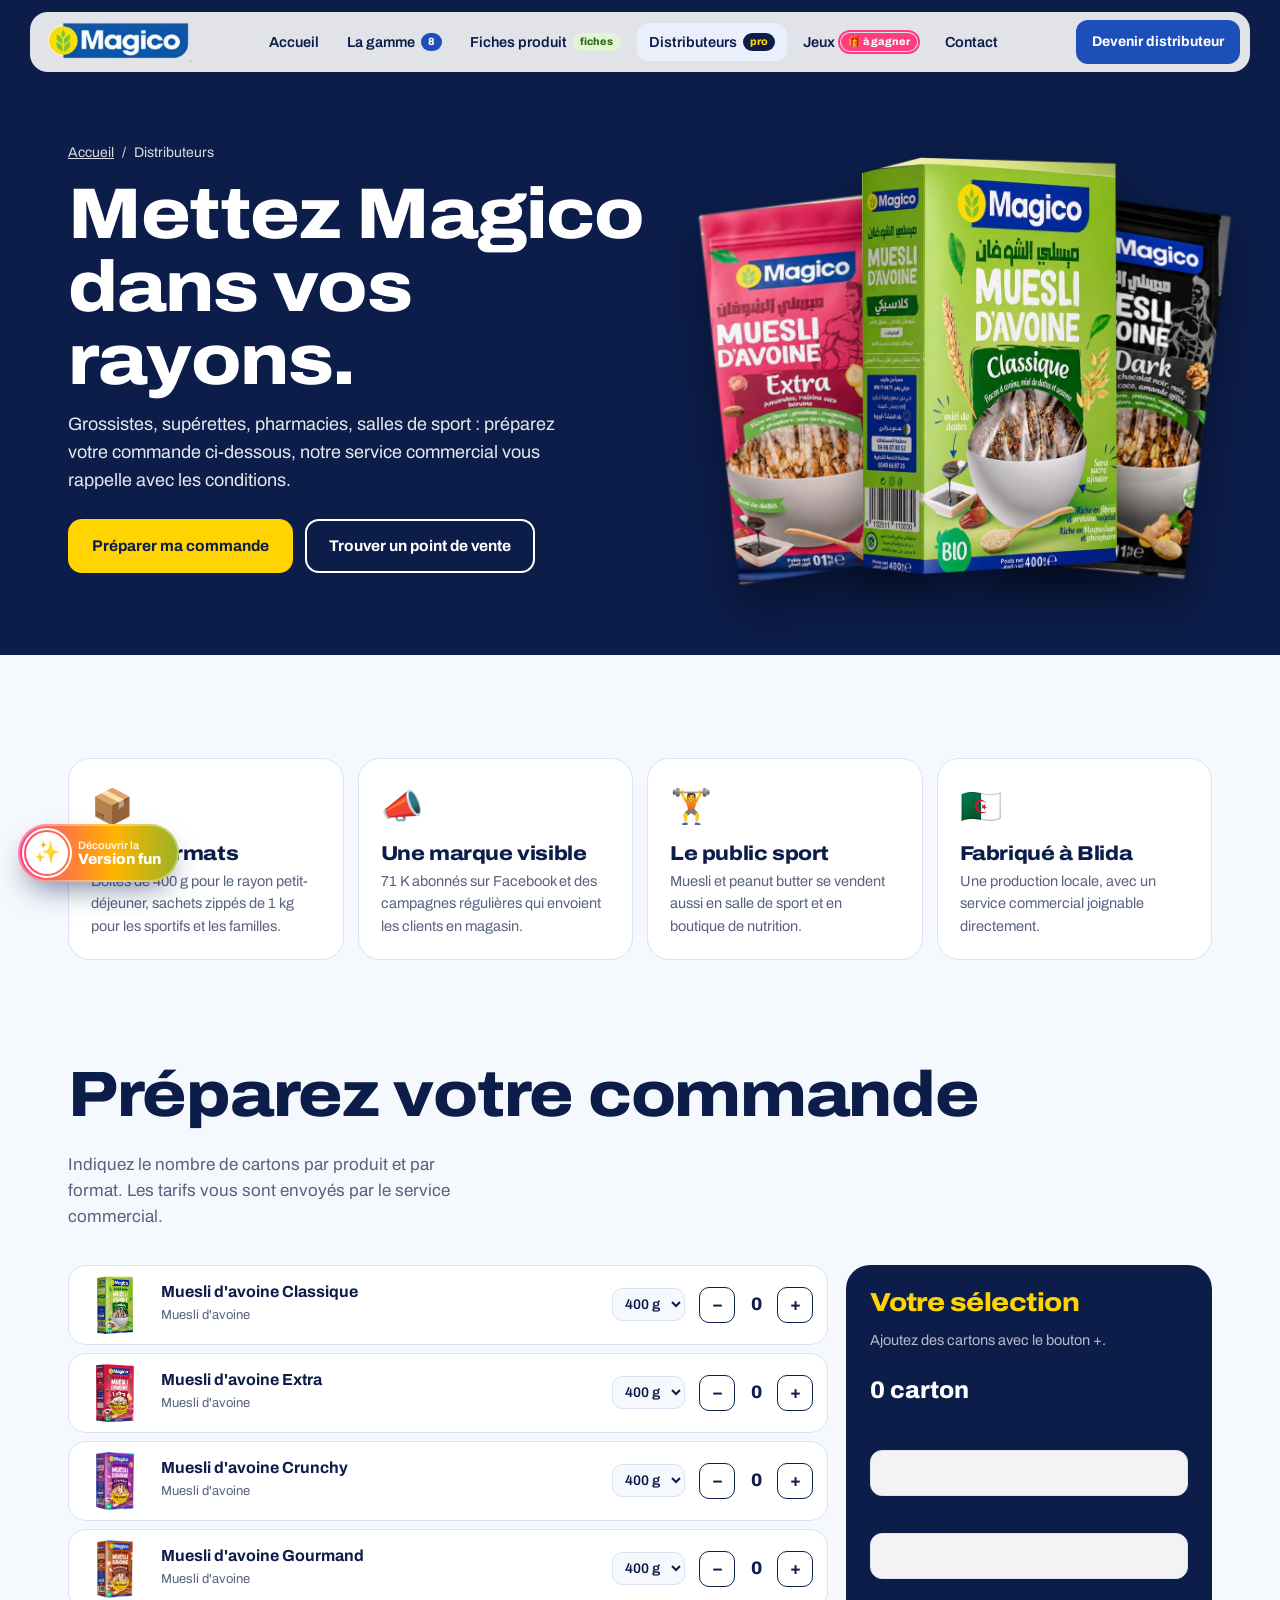
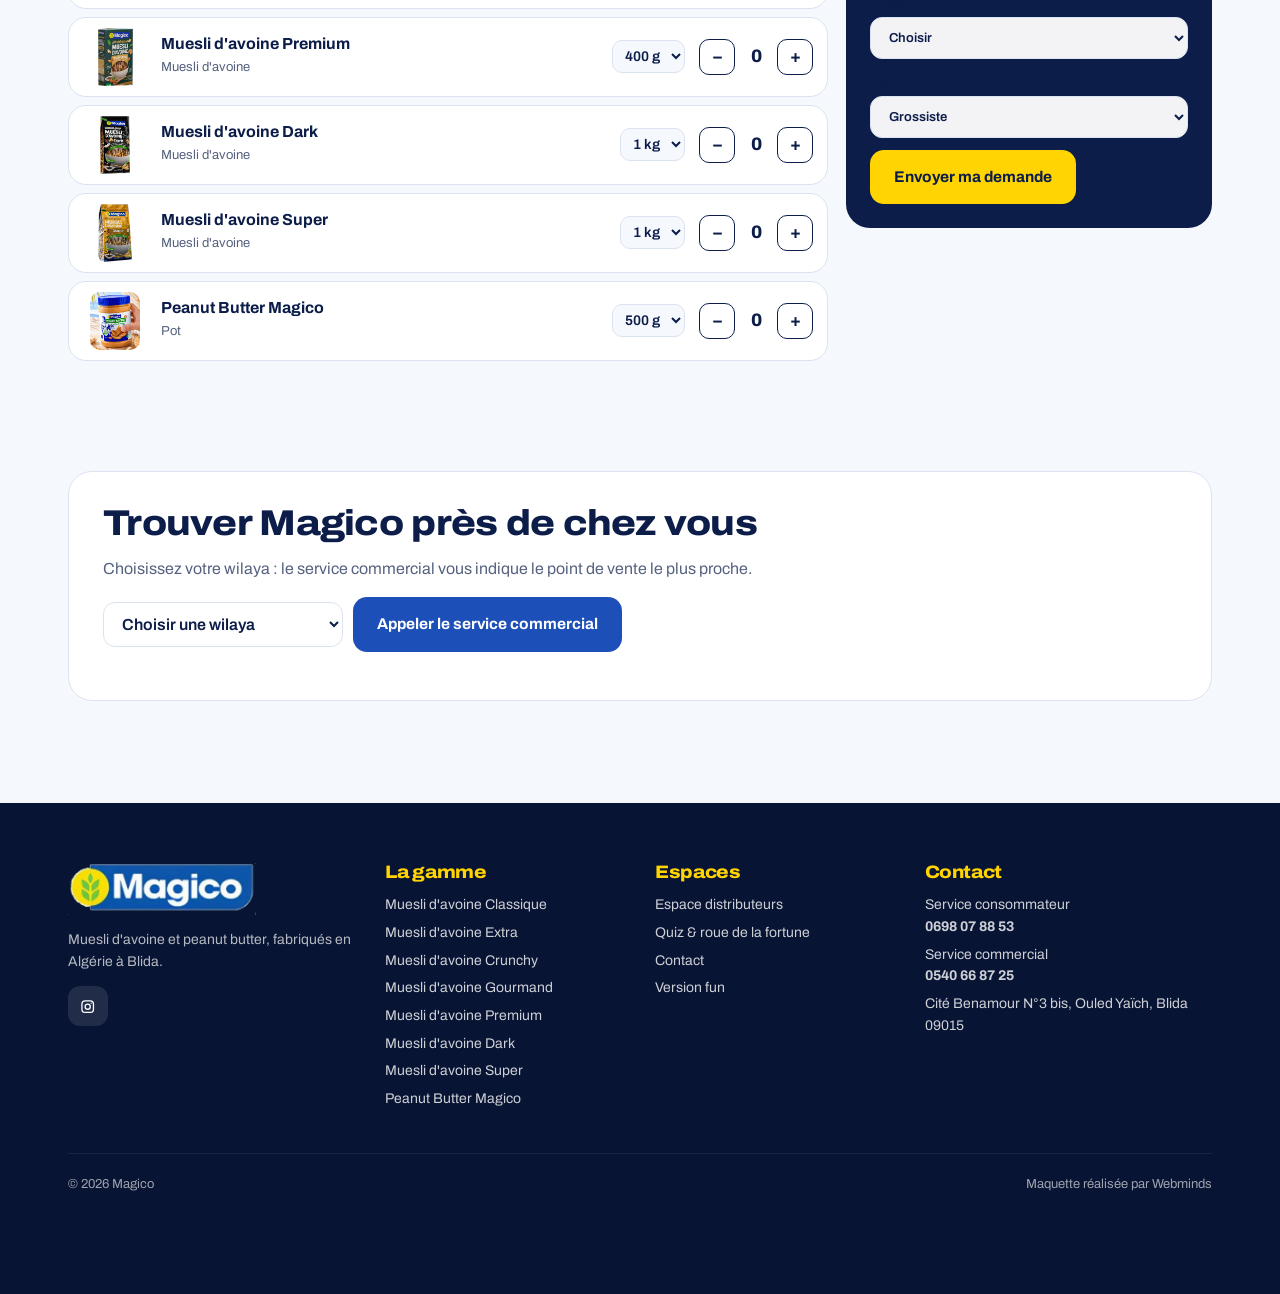
==== distributeurs.html @ 1b1b66eb "Magico : site 2 versions (corporate + fun), fiches produit, distributeurs, jeux" ====
<!DOCTYPE html>
<html lang="fr"><head>
<meta charset="utf-8"><meta name="viewport" content="width=device-width, initial-scale=1, viewport-fit=cover"><meta name="theme-color" content="#1d4fb8">
<link rel="preconnect" href="https://fonts.googleapis.com"><link rel="preconnect" href="https://fonts.gstatic.com" crossorigin>
<link href="https://fonts.googleapis.com/css2?family=Archivo:wdth,wght@100..125,400..800&family=Readex+Pro:wght@400;500;700&family=Lilita+One&family=Lalezar&display=swap" rel="stylesheet">
<link rel="stylesheet" href="style.css"><link rel="icon" href="img/logo-magico.png">
<title>Espace distributeurs — Magico</title>
<meta name="description" content="Devenez distributeur Magico : grossistes, supérettes, salles de sport. Simulateur de commande et points de vente.">
</head><body data-v="auto">
<div id="hdr"></div>
<main id="main">
<section class="d-hero"><canvas id="cv"></canvas><div class="wrap in">
 <div><nav class="crumb" aria-label="Fil d'Ariane"><a id="hm" href="index.html">Accueil</a><span>/</span><span>Distributeurs</span></nav>
  <h1>Mettez Magico<br>dans vos rayons.</h1>
  <p class="lead">Grossistes, supérettes, pharmacies, salles de sport : préparez votre commande ci-dessous, notre service commercial vous rappelle avec les conditions.</p>
  <div style="display:flex;gap:12px;flex-wrap:wrap;margin-top:24px"><a class="btn y" href="#commande">Préparer ma commande</a><a class="btn o" href="#trouver">Trouver un point de vente</a></div></div>
 <div class="pile"><img src="img/extra-sac.webp" alt=""><img src="img/classique-box.webp" alt=""><img src="img/dark-sac.webp" alt=""></div>
</div></section>
<section><div class="wrap">
 <div class="perks">
  <div class="perk rv"><div class="e">📦</div><h3>Deux formats</h3><p>Boîtes de 400 g pour le rayon petit-déjeuner, sachets zippés de 1 kg pour les sportifs et les familles.</p></div>
  <div class="perk rv"><div class="e">📣</div><h3>Une marque visible</h3><p>71 K abonnés sur Facebook et des campagnes régulières qui envoient les clients en magasin.</p></div>
  <div class="perk rv"><div class="e">🏋️</div><h3>Le public sport</h3><p>Muesli et peanut butter se vendent aussi en salle de sport et en boutique de nutrition.</p></div>
  <div class="perk rv"><div class="e">🇩🇿</div><h3>Fabriqué à Blida</h3><p>Une production locale, avec un service commercial joignable directement.</p></div>
 </div>
</div></section>
<section id="commande" style="padding-top:0"><div class="wrap">
 <div class="shead"><h2>Préparez votre commande</h2><p>Indiquez le nombre de cartons par produit et par format. Les tarifs vous sont envoyés par le service commercial.</p></div>
 <div class="sim">
  <div id="rows"></div>
  <div class="recap"><h3>Votre sélection</h3><ul id="rc"></ul><div class="tot" id="tot"></div>
   <form class="f" id="form">
    <label>Nom / Société<input required autocomplete="organization"></label>
    <label>Téléphone<input type="tel" required autocomplete="tel"></label>
    <label>Wilaya<select id="w2" required></select></label>
    <label>Type de point de vente<select><option>Grossiste</option><option>Supérette / alimentation</option><option>Salle de sport / nutrition</option><option>Pharmacie / parapharmacie</option><option>Autre</option></select></label>
    <button class="btn y" type="submit">Envoyer ma demande</button>
   </form></div>
 </div>
</div></section>
<section id="trouver" style="padding-top:0"><div class="wrap">
 <div class="panel"><h2>Trouver Magico près de chez vous</h2><p style="color:var(--mut);margin-bottom:16px">Choisissez votre wilaya : le service commercial vous indique le point de vente le plus proche.</p>
  <div class="wil"><select id="w1" aria-label="Wilaya"><option value="">Choisir une wilaya</option></select><a class="btn" href="" id="wcall">Appeler le service commercial</a></div>
  <p class="wres" id="wres" aria-live="polite"></p></div>
</div></section>
</main>
<div id="ftr"></div>
<script src="data.js"></script><script src="core.js"></script>
<script>
document.getElementById('hm').href=HOME;
if(V==='fun')Grains(document.getElementById('cv'),{n:30});
const W='Adrar,Chlef,Laghouat,Oum El Bouaghi,Batna,Béjaïa,Biskra,Béchar,Blida,Bouira,Tamanrasset,Tébessa,Tlemcen,Tiaret,Tizi Ouzou,Alger,Djelfa,Jijel,Sétif,Saïda,Skikda,Sidi Bel Abbès,Annaba,Guelma,Constantine,Médéa,Mostaganem,M\'Sila,Mascara,Ouargla,Oran,El Bayadh,Illizi,Bordj Bou Arréridj,Boumerdès,El Tarf,Tindouf,Tissemsilt,El Oued,Khenchela,Souk Ahras,Tipaza,Mila,Aïn Defla,Naâma,Aïn Témouchent,Ghardaïa,Relizane,Timimoun,Bordj Badji Mokhtar,Ouled Djellal,Béni Abbès,In Salah,In Guezzam,Touggourt,Djanet,El M\'Ghair,El Meniaa'.split(',');
const opts=W.map((w,i)=>'<option>'+String(i+1).padStart(2,'0')+' · '+w+'</option>').join('');
document.getElementById('w1').insertAdjacentHTML('beforeend',opts);document.getElementById('w2').innerHTML='<option value="">Choisir</option>'+opts;
const wc=document.getElementById('wcall');wc.href=CONTACT.comTel;
document.getElementById('w1').onchange=e=>{const v=e.target.value;document.getElementById('wres').textContent=v?'Wilaya '+v.split(' · ')[1]+' : appelez le '+CONTACT.com+', on vous oriente vers le point de vente Magico le plus proche.':''};
const Q={};ORDER.forEach(k=>Q[k]={n:0,f:P[k].fmt[0]});
document.getElementById('rows').innerHTML=ORDER.map(k=>{const p=P[k];return '<div class="srow" data-k="'+k+'">'+pimg(k)+'<div><b>'+p.full+'</b><small>'+(p.line==='pot'?'Pot':'Muesli d\'avoine')+'</small></div><select aria-label="Format">'+p.fmt.map(f=>'<option>'+f+'</option>').join('')+'</select><div class="qty"><button type="button" data-d="-1" aria-label="Retirer un carton">−</button><output>0</output><button type="button" data-d="1" aria-label="Ajouter un carton">+</button></div></div>'}).join('');
function recap(){const s=ORDER.filter(k=>Q[k].n>0),t=s.reduce((a,k)=>a+Q[k].n,0);
 document.getElementById('rc').innerHTML=s.length?s.map(k=>'<li><span>'+P[k].name+' · '+Q[k].f+'</span><b>'+Q[k].n+'</b></li>').join(''):'<li style="border:0;opacity:.7">Ajoutez des cartons avec le bouton +.</li>';
 document.getElementById('tot').textContent=t+(t>1?' cartons':' carton')}
document.getElementById('rows').addEventListener('click',e=>{const b=e.target.closest('button[data-d]');if(!b)return;const r=b.closest('.srow'),k=r.dataset.k;Q[k].n=Math.max(0,Q[k].n+ +b.dataset.d);r.querySelector('output').textContent=Q[k].n;recap()});
document.getElementById('rows').addEventListener('change',e=>{const r=e.target.closest('.srow');if(r){Q[r.dataset.k].f=e.target.value;recap()}});
document.getElementById('form').onsubmit=e=>{e.preventDefault();okForm(e.target,'Demande envoyée !')};
recap();reveal();
</script>
</body></html>
---- style.css ----
:root{--blue:#1d4fb8;--blue2:#173f95;--navy:#0c1d4a;--yel:#ffd400;--grn:#62b33a;--paper:#f5f8fd;--ink:#0c1d4a;--mut:#56627f;--line:#dbe3f1;--ease:cubic-bezier(.2,.8,.2,1)}
*{box-sizing:border-box;margin:0;padding:0}
:root{box-sizing:border-box;padding-top:env(safe-area-inset-top,0px);padding-bottom:env(safe-area-inset-bottom,0px)}
html{scroll-behavior:smooth;overflow-x:clip;scroll-padding-top:96px}
body{background:var(--paper);color:var(--ink);overflow-x:clip;-webkit-font-smoothing:antialiased;line-height:1.55;font-size:16px}
img{max-width:100%;display:block}a{color:inherit;text-decoration:none}button,input,select,textarea{font:inherit;color:inherit}
:focus-visible{outline:3px solid var(--yel);outline-offset:3px;border-radius:6px}
.skip{position:absolute;left:-9999px}.skip:focus{left:16px;top:16px;z-index:300;background:#fff;padding:10px 16px;border-radius:10px}
.wrap{max-width:1240px;margin:0 auto;padding-inline:clamp(18px,4vw,48px)}
section{padding-block:clamp(64px,8vw,112px);position:relative}
svg{width:1.1em;height:1.1em;flex:none}

/* ---------- THEMES ---------- */
.v-corp{font-family:'Archivo',system-ui,sans-serif}
.v-corp h1,.v-corp h2,.v-corp h3,.v-corp h4{font-family:'Archivo',sans-serif;font-stretch:112%;font-weight:800;letter-spacing:-.02em;line-height:1.02}
.v-fun{font-family:'Readex Pro',system-ui,sans-serif;--paper:#fff7ec;background:var(--paper)}
.v-fun h1,.v-fun h2,.v-fun h3,.v-fun h4{font-family:'Lilita One','Lalezar',sans-serif;font-weight:400;letter-spacing:.005em;line-height:1}
.ar{font-family:'Lalezar','Lilita One',sans-serif;direction:rtl;line-height:1.25}
h2{font-size:clamp(34px,5vw,66px)}

/* ---------- header ---------- */
header.top{position:fixed;top:calc(12px + env(safe-area-inset-top,0px));left:50%;transform:translateX(-50%);z-index:60;width:min(1220px,calc(100% - 24px));display:flex;align-items:center;justify-content:space-between;gap:14px;padding:8px 10px 8px 16px;border-radius:18px;transition:.35s;background:rgba(255,255,255,.88);backdrop-filter:blur(14px);-webkit-backdrop-filter:blur(14px);box-shadow:0 1px 0 rgba(12,29,74,.06)}
header.top.solid{box-shadow:0 14px 40px -18px rgba(12,29,74,.45)}
.v-fun header.top{border:3px solid var(--navy);box-shadow:5px 5px 0 var(--navy);border-radius:22px}
header.top .logo img{height:40px;width:auto}
header.top nav{display:flex;gap:4px;font-size:14.5px;font-weight:600}
header.top nav a{position:relative;padding:8px 12px;border-radius:12px;display:inline-flex;align-items:center;gap:6px;transition:background .2s}
header.top nav a:hover,header.top nav a.act{background:#eaf0fb}
.v-fun header.top nav a:hover,.v-fun header.top nav a.act{background:var(--yel)}
.hr{display:flex;align-items:center;gap:8px}
.cta{background:var(--blue);color:#fff;padding:11px 16px;border-radius:12px;font-weight:700;font-size:14px;white-space:nowrap;transition:.25s}
.cta:hover{background:var(--navy)}
.v-fun .cta{background:#ff3d7f;border:2.5px solid var(--navy);box-shadow:3px 3px 0 var(--navy)}
.burger{display:none;width:44px;height:44px;border-radius:12px;border:0;background:var(--yel);color:var(--navy);font-size:20px;cursor:pointer}
.menu{position:fixed;inset:0;z-index:80;background:var(--blue);color:#fff;display:none;flex-direction:column;justify-content:center;gap:6px;padding:0 28px}
.menu.open{display:flex}
.menu a{font-size:clamp(28px,8vw,44px);font-weight:800;display:flex;align-items:center;gap:12px}
.v-fun .menu{background:#ff3d7f}.v-fun .menu a{font-family:'Lilita One',sans-serif;font-weight:400}
.menu .mx{position:absolute;top:calc(20px + env(safe-area-inset-top,0px));inset-inline-end:20px;width:48px;height:48px;border-radius:14px;border:0;background:#fff;color:var(--navy);font-size:20px;cursor:pointer}

/* pastilles */
.pst{display:inline-flex;align-items:center;gap:4px;font-size:10.5px;font-weight:800;line-height:1;padding:4px 7px;border-radius:999px;font-family:'Archivo',sans-serif;font-stretch:100%;letter-spacing:.01em;position:relative}
.pst.n{background:var(--blue);color:#fff;min-width:20px;justify-content:center}
.pst.g{background:#e3f4d6;color:#2d6b12}
.pst.b{background:var(--navy);color:var(--yel)}
.pst.r{background:#ff3d7f;color:#fff}
.pst.live::after{content:"";position:absolute;inset:-3px;border-radius:999px;border:2px solid #ff3d7f;animation:ping 1.6s ease-out infinite}
.menu .pst{font-size:13px;padding:6px 10px}
@keyframes ping{0%{transform:scale(.9);opacity:.9}100%{transform:scale(1.35);opacity:0}}
/* "click here" pastille on site */
.tap{position:absolute;z-index:5;display:inline-flex;align-items:center;gap:6px;background:#ff3d7f;color:#fff;font-weight:800;font-size:12.5px;padding:6px 11px 6px 8px;border-radius:999px;box-shadow:0 8px 18px -8px rgba(255,61,127,.9);pointer-events:none;white-space:nowrap}
.tap i{width:9px;height:9px;border-radius:50%;background:#fff;position:relative}
.tap i::after{content:"";position:absolute;inset:-5px;border-radius:50%;border:2px solid #fff;animation:ping 1.4s ease-out infinite}
.tap.tl{top:16px;inset-inline-start:16px}.tap.tr{top:16px;inset-inline-end:16px}

/* version switch */
.vswitch{position:fixed;z-index:90;bottom:calc(18px + env(safe-area-inset-bottom,0px));inset-inline-start:18px;display:flex;align-items:center;gap:10px;padding:8px 18px 8px 8px;border-radius:999px;color:#fff;font-weight:800;font-size:15px;line-height:1.1;background:linear-gradient(90deg,#ff3d7f,#ffb400,#62b33a,#1d4fb8,#b26bff,#ff3d7f);background-size:300% 100%;animation:vsg 6s linear infinite,vsw 5s ease-in-out infinite;box-shadow:0 14px 30px -10px rgba(12,29,74,.6),inset 0 0 0 2px rgba(255,255,255,.35)}
.vswitch small{display:block;font-size:11px;font-weight:600;opacity:.9}
.vswitch .vs-i{width:42px;height:42px;border-radius:50%;background:#fff;display:grid;place-items:center;font-size:21px;position:relative}
.vswitch .vs-i::after{content:"";position:absolute;inset:-4px;border-radius:50%;border:2px solid #fff;animation:ping 1.6s ease-out infinite}
.vswitch:hover{animation-play-state:running,paused;transform:translateY(-3px) scale(1.03)}
.v-fun .vswitch{background:var(--navy);animation:vsw 5s ease-in-out infinite}
@keyframes vsg{to{background-position:300% 0}}
@keyframes vsw{0%,82%,100%{rotate:0deg}86%{rotate:-6deg}90%{rotate:5deg}94%{rotate:-3deg}}

/* buttons */
.btn{display:inline-flex;align-items:center;justify-content:center;gap:10px;padding:15px 24px;border-radius:14px;font-weight:700;font-size:15.5px;border:0;cursor:pointer;transition:transform .3s var(--ease),background .25s,box-shadow .3s;background:var(--blue);color:#fff;white-space:nowrap;position:relative}
.btn:hover{transform:translateY(-2px);background:var(--navy)}
.btn.y{background:var(--yel);color:var(--navy)}.btn.y:hover{background:#ffe55a}
.btn.o{background:transparent;color:inherit;box-shadow:inset 0 0 0 2px currentColor}.btn.o:hover{background:rgba(255,255,255,.12)}
.btn.done{background:#1f9d55!important;color:#fff!important}
.v-fun .btn{font-family:'Lilita One',sans-serif;font-weight:400;font-size:18px;letter-spacing:.02em;border:3px solid var(--navy);box-shadow:4px 4px 0 var(--navy);border-radius:16px}
.v-fun .btn:hover{transform:translate(-2px,-2px);box-shadow:6px 6px 0 var(--navy)}
.v-fun .btn:active{transform:translate(3px,3px);box-shadow:1px 1px 0 var(--navy)}
.v-fun .btn.o{background:#fff;color:var(--navy)}

/* reveal */
.rv{opacity:0;transform:translateY(26px);transition:opacity .7s,transform .8s var(--ease)}
.rv.in{opacity:1;transform:none}

/* ---------- CORPORATE HOME ---------- */
.c-hero{padding:0;background:var(--blue);color:#fff;overflow:hidden}
.c-hero .in{display:grid;grid-template-columns:1fr 1.05fr;align-items:center;gap:30px;min-height:min(100svh,880px);padding-block:120px 70px}
.c-hero .kick{display:inline-flex;align-items:center;gap:10px;font-size:14px;font-weight:600;background:rgba(255,255,255,.12);padding:6px 14px 6px 6px;border-radius:999px}
.c-hero .kick b{background:var(--yel);color:var(--navy);border-radius:999px;padding:3px 10px}
.c-hero h1{font-size:clamp(40px,5.6vw,80px);margin:20px 0 18px}
.c-hero h1 .ln{display:block}
.c-hero p.lead{font-size:clamp(16px,1.5vw,19px);opacity:.88;max-width:500px;margin-bottom:28px}
.c-hero .acts{display:flex;gap:12px;flex-wrap:wrap}
.fan{position:relative;height:clamp(360px,44vw,600px)}
.fan a{display:block}.fan img{position:absolute;bottom:4%;height:78%;width:auto;filter:drop-shadow(0 30px 30px rgba(5,15,50,.45));transition:transform .6s var(--ease)}
.fan a:nth-of-type(1) img{left:0;transform:rotate(-9deg);height:64%;z-index:1}
.fan a:nth-of-type(2) img{left:16%;transform:rotate(-4deg);height:72%;z-index:2}
.fan a:nth-of-type(3) img{left:34%;z-index:4;height:84%}
.fan a:nth-of-type(4) img{right:14%;transform:rotate(5deg);height:72%;z-index:3}
.fan a:nth-of-type(5) img{right:-2%;transform:rotate(10deg);height:64%;z-index:2}
.fan:hover a:nth-of-type(1) img{transform:rotate(-14deg) translateX(-14px)}.fan:hover a:nth-of-type(5) img{transform:rotate(15deg) translateX(14px)}
.fan .disc{position:absolute;inset:8% 6% 0;border-radius:50%;background:radial-gradient(circle,rgba(255,212,0,.5),rgba(255,212,0,0) 62%)}
.stats{background:#fff;border-bottom:1px solid var(--line)}
.stats .in{display:grid;grid-template-columns:repeat(4,1fr)}
.stat{padding:28px 24px;border-inline-start:1px solid var(--line)}
.stat:first-child{border:0}
.stat b{display:block;font-size:clamp(28px,3vw,40px);font-stretch:112%;font-weight:800;color:var(--blue);line-height:1}
.stat span{font-size:14px;color:var(--mut)}
.shead{display:flex;justify-content:space-between;align-items:flex-end;gap:24px;flex-wrap:wrap;margin-bottom:34px}
.shead p{max-width:420px;color:var(--mut);font-size:17px}
.v-fun .shead p{color:inherit;opacity:.8}
.filters{display:flex;gap:6px;flex-wrap:wrap;margin-bottom:24px}
.filters button{border:1.5px solid var(--line);background:#fff;border-radius:12px;padding:10px 16px;font-weight:600;cursor:pointer;transition:.2s}
.filters button:hover{border-color:var(--blue)}
.filters button.on{background:var(--navy);border-color:var(--navy);color:#fff}
.v-fun .filters button{border:2.5px solid var(--navy);font-weight:700}
.v-fun .filters button.on{background:#ff3d7f;border-color:var(--navy);box-shadow:3px 3px 0 var(--navy)}
.cgrid{display:grid;grid-template-columns:repeat(4,1fr);gap:16px}
.pc{position:relative;background:#fff;border:1px solid var(--line);border-radius:22px;overflow:hidden;display:flex;flex-direction:column;transition:transform .45s var(--ease),box-shadow .45s}
.pc:hover{transform:translateY(-6px);box-shadow:0 30px 50px -30px rgba(12,29,74,.5)}
.pc .vis{height:280px;display:flex;align-items:flex-end;justify-content:center;padding:26px 20px 0;background:linear-gradient(180deg,color-mix(in srgb,var(--c1) 22%,#fff),color-mix(in srgb,var(--c1) 45%,#fff));position:relative}
.pc .vis img{max-height:100%;width:auto;max-width:80%;filter:drop-shadow(0 18px 16px rgba(12,29,74,.28));transition:transform .5s var(--ease)}
.pc .vis img.ph{border-radius:14px;max-height:92%;object-fit:cover;margin-bottom:14px}
.pc:hover .vis img{transform:translateY(-8px) scale(1.03)}
.pc .tx{padding:18px 20px 20px;display:flex;flex-direction:column;gap:6px;flex:1}
.pc .fm{display:flex;gap:6px;flex-wrap:wrap}
.pc .fm span{font-size:12px;font-weight:700;background:var(--paper);border-radius:8px;padding:3px 8px}
.pc h3{font-size:24px}
.pc p{font-size:14px;color:var(--mut)}
.pc .go{margin-top:auto;padding-top:10px;font-weight:700;font-size:14px;color:var(--blue);display:inline-flex;gap:6px}
.pc.hide{display:none}
.why{background:#fff}
.whyg{display:grid;grid-template-columns:1.1fr .9fr;gap:40px;align-items:center}
.wl{display:grid;grid-template-columns:1fr 1fr;gap:14px;margin-top:30px}
.wi{border:1px solid var(--line);border-radius:20px;padding:22px}
.wi .e{font-size:30px}
.wi h3{font-size:20px;margin:10px 0 4px}
.wi p{font-size:14.5px;color:var(--mut)}
.whyimg{border-radius:28px;overflow:hidden;aspect-ratio:4/5}
.whyimg img{width:100%;height:100%;object-fit:cover}
.note{font-size:12.5px;color:var(--mut);margin-top:14px}
.gal{display:grid;grid-template-columns:repeat(5,1fr);gap:12px}
.gal a{border-radius:18px;overflow:hidden;aspect-ratio:4/5;position:relative}
.gal img{width:100%;height:100%;object-fit:cover;transition:transform .6s var(--ease)}
.gal a:hover img{transform:scale(1.05)}
.gal .cap{position:absolute;inset:auto 10px 10px 10px;background:rgba(255,255,255,.92);border-radius:10px;padding:6px 10px;font-size:13px;font-weight:700;transform:translateY(130%);transition:.35s var(--ease)}
.gal a:hover .cap,.gal a:focus .cap{transform:none}
.duo{display:grid;grid-template-columns:1fr 1fr;gap:16px}
.blk{position:relative;border-radius:26px;padding:clamp(26px,4vw,44px);min-height:320px;overflow:hidden;color:#fff;display:flex;flex-direction:column;justify-content:flex-end;transition:transform .45s var(--ease)}
.blk:hover{transform:translateY(-5px)}
.blk.a{background:var(--navy)}.blk.b{background:linear-gradient(140deg,#ff3d7f,#c3164f)}
.blk h3{font-size:clamp(28px,3.2vw,42px)}
.blk p{opacity:.88;max-width:420px;margin-top:10px}
.blk .go{margin-top:20px;font-weight:700;display:inline-flex;gap:8px;align-self:flex-start;border-bottom:2px solid}
.blk .big{position:absolute;inset-inline-end:-10px;top:-20px;font-size:180px;opacity:.15;line-height:1}
.blk img.pk{position:absolute;inset-inline-end:24px;top:24px;height:58%;width:auto;filter:drop-shadow(0 20px 18px rgba(0,0,0,.35));transform:rotate(8deg)}

/* contact */
.contact{background:var(--navy);color:#fff}
.cg{display:grid;grid-template-columns:1fr 1fr;gap:40px}
.cinfo{display:grid;gap:10px;margin-top:26px}
.cinfo a{display:flex;align-items:center;gap:14px;border:1px solid rgba(255,255,255,.18);border-radius:16px;padding:12px 16px;transition:.25s}
.cinfo a:hover{background:rgba(255,255,255,.08)}
.cinfo svg{width:40px;height:40px;padding:9px;border-radius:12px;background:var(--yel);color:var(--navy)}
.cinfo small{display:block;opacity:.7;font-size:12.5px}
.f{display:grid;grid-template-columns:1fr 1fr;gap:12px;background:#fff;color:var(--ink);border-radius:24px;padding:clamp(18px,3vw,30px);align-content:start}
.f .full{grid-column:1/-1}
.f label{display:grid;gap:5px;font-size:13px;font-weight:600}
.f input,.f select,.f textarea{border:1.5px solid var(--line);background:var(--paper);border-radius:12px;padding:12px 14px;width:100%}
.f input:focus,.f select:focus,.f textarea:focus{outline:none;border-color:var(--blue)}
.f textarea{min-height:110px;resize:vertical}
.f .btn{grid-column:1/-1;justify-self:start}
.v-fun .f{border:3px solid var(--navy);box-shadow:6px 6px 0 var(--navy)}
.v-fun .f input,.v-fun .f select,.v-fun .f textarea{border:2px solid var(--navy);background:#fff}

/* footer */
.ft{background:#081433;color:#fff;padding:60px 0 100px}
.fg{display:grid;grid-template-columns:1.2fr 1fr 1fr 1.2fr;gap:30px}
.flogo{height:52px;width:auto;margin-bottom:14px}
.ft p{opacity:.7;font-size:14px;max-width:300px}
.ft h4{font-size:18px;margin-bottom:10px;color:var(--yel)}
.ft a{display:block;opacity:.8;font-size:14px;padding:3px 0}.ft a:hover{opacity:1;color:var(--yel)}
.soc{display:flex;gap:8px;margin-top:14px}.soc a{width:40px;height:40px;border-radius:12px;background:rgba(255,255,255,.1);display:grid;place-items:center;opacity:1}
.fb{display:flex;justify-content:space-between;flex-wrap:wrap;gap:10px;border-top:1px solid rgba(255,255,255,.12);margin-top:40px;padding-top:20px;font-size:13px;opacity:.6}

/* ---------- FUN HOME ---------- */
.f-hero{--c1:#9ad24a;--c2:#3f8a1f;--ink2:#123a0c;padding:0;min-height:100svh;overflow:hidden;background:var(--c1);transition:background-color .7s;color:var(--navy);display:flex;flex-direction:column}
.f-hero canvas{position:absolute;inset:0;width:100%;height:100%;z-index:1}
.f-hero .giant{position:absolute;left:0;right:0;top:50%;translate:0 -46%;z-index:0;white-space:nowrap;font-family:'Lilita One';font-size:clamp(140px,26vw,380px);line-height:.9;color:transparent;-webkit-text-stroke:3px rgba(255,255,255,.55);pointer-events:none;overflow:hidden}
.f-hero .giant div{display:inline-block;animation:mq 26s linear infinite}
@keyframes mq{to{transform:translateX(-50%)}}
.f-hero .in{position:relative;z-index:2;flex:1;display:grid;grid-template-columns:.9fr 1.1fr;align-items:center;gap:20px;padding-block:120px 60px;pointer-events:none}
.f-hero .in a,.f-hero .in button{pointer-events:auto}
.f-hero .ar{font-size:clamp(40px,6vw,86px);color:#fff;-webkit-text-stroke:2px var(--navy);paint-order:stroke fill;text-shadow:5px 5px 0 var(--navy);text-align:start}
.f-hero h1{font-size:clamp(46px,6.4vw,96px);margin:6px 0 14px;color:#fff;-webkit-text-stroke:2.5px var(--navy);paint-order:stroke fill;text-shadow:6px 6px 0 var(--navy)}
.f-hero p.lead{font-size:18px;max-width:430px;font-weight:500;margin-bottom:24px;background:#fff;border:3px solid var(--navy);border-radius:18px;padding:14px 16px;box-shadow:4px 4px 0 var(--navy)}
.f-hero .acts{display:flex;gap:12px;flex-wrap:wrap}
.flow{position:relative;height:clamp(380px,46vw,620px);perspective:1400px;touch-action:pan-y}
.flow .it{position:absolute;left:50%;bottom:6%;height:80%;width:auto;transform-origin:50% 100%;transition:transform .7s var(--ease),opacity .5s,filter .5s;cursor:pointer;filter:drop-shadow(0 28px 24px rgba(12,29,74,.45))}
.flow .it img{height:100%;width:auto;pointer-events:none}
.flow .it.ph img{border-radius:24px;border:4px solid var(--navy);height:72%}
.flow .arr{position:absolute;bottom:0;z-index:20;width:54px;height:54px;border-radius:50%;border:3px solid var(--navy);background:#fff;color:var(--navy);font-size:22px;cursor:pointer;box-shadow:3px 3px 0 var(--navy)}
.flow .arr.p{left:6%}.flow .arr.n{right:6%}
.flow .arr:active{transform:translate(2px,2px);box-shadow:1px 1px 0 var(--navy)}
.dots{display:flex;gap:6px;margin-top:22px;flex-wrap:wrap}
.dots button{width:38px;height:38px;border-radius:12px;border:3px solid var(--navy);background:var(--c);cursor:pointer;transition:.25s}
.dots button.on{transform:translateY(-4px);box-shadow:3px 3px 0 var(--navy)}
.hint{display:inline-block;margin-top:14px;font-weight:600;font-size:13.5px;background:rgba(255,255,255,.7);border-radius:10px;padding:4px 10px}
.wave2{position:relative;z-index:3;height:60px;margin-top:-1px}
.wave2 svg{width:100%;height:100%;display:block}.wave2 path{fill:var(--paper)}
.tape{background:var(--navy);color:var(--yel);overflow:hidden;white-space:nowrap;padding:14px 0;transform:rotate(-1.5deg);margin:10px -2% 0;font-family:'Lilita One';font-size:clamp(22px,3vw,36px)}
.tape div{display:inline-block;animation:mq 30s linear infinite}
.tape span{margin:0 18px}.tape span:nth-child(3n){color:#ff3d7f}.tape span:nth-child(3n+1){color:#9ad24a}
.moods{display:grid;grid-template-columns:repeat(6,1fr);gap:10px}
.mood{border:3px solid var(--navy);border-radius:20px;background:#fff;padding:16px 12px;cursor:pointer;display:flex;flex-direction:column;align-items:center;gap:6px;font-weight:700;font-size:15px;text-align:center;transition:.25s var(--ease);box-shadow:4px 4px 0 var(--navy)}
.mood .e{font-size:38px;line-height:1}
.mood:hover{transform:translate(-2px,-3px) rotate(-2deg)}
.mood.on{background:var(--yel)}
.mres{margin-top:22px}
.mbox{display:grid;grid-template-columns:auto 1fr;gap:24px;align-items:center;border:3px solid var(--navy);border-radius:28px;padding:20px;background:var(--c1);box-shadow:8px 8px 0 var(--navy);animation:pop .5s var(--ease)}
@keyframes pop{from{opacity:0;transform:translateY(16px) scale(.97)}}
.mbox .im{display:flex;align-items:flex-end;gap:10px;height:250px}
.mbox .im img{height:100%;width:auto;filter:drop-shadow(0 14px 12px rgba(12,29,74,.35))}
.mbox .im img.ph{border-radius:16px;border:3px solid var(--navy);height:80%}
.mbox .im img+img{height:84%}
.mbox h3{font-size:clamp(28px,3vw,42px);color:#fff;-webkit-text-stroke:1.5px var(--navy);paint-order:stroke fill;text-shadow:3px 3px 0 var(--navy)}
.mbox p{font-weight:500;margin:8px 0 16px;max-width:460px;background:rgba(255,255,255,.85);border-radius:12px;padding:10px 12px}
.stk{display:grid;grid-template-columns:repeat(4,1fr);gap:22px 18px}
.st{position:relative;border:3px solid var(--navy);border-radius:28px;background:var(--c1);padding:18px 18px 20px;min-height:400px;display:flex;flex-direction:column;justify-content:flex-end;box-shadow:6px 6px 0 var(--navy);transition:transform .4s var(--ease);overflow:hidden}
.st:nth-child(4n+1){rotate:-1.5deg}.st:nth-child(4n+2){rotate:1deg}.st:nth-child(4n+3){rotate:-.5deg}.st:nth-child(4n){rotate:1.6deg}
.st:hover{transform:translateY(-8px) rotate(2deg)}
.st .im{position:absolute;inset:20px 10px 120px;display:flex;align-items:center;justify-content:center}
.st .im img{max-height:100%;max-width:86%;width:auto;filter:drop-shadow(0 16px 14px rgba(12,29,74,.4));transition:transform .5s var(--ease)}
.st .im img.ph{border-radius:16px;border:3px solid var(--navy);max-height:86%}
.st:hover .im img{transform:scale(1.07) rotate(-4deg)}
.st .lb{position:relative;background:#fff;border:3px solid var(--navy);border-radius:16px;padding:10px 12px}
.st h3{font-size:28px}
.st .lb p{font-size:13px;font-weight:500;opacity:.8}
.st .ar{position:absolute;top:14px;inset-inline-end:16px;font-size:22px;color:#fff;-webkit-text-stroke:1px var(--navy);paint-order:stroke fill;text-shadow:2px 2px 0 var(--navy)}
.st.hide{display:none}
.pola{display:flex;gap:18px;overflow-x:auto;padding:20px clamp(18px,4vw,48px) 30px;scroll-snap-type:x mandatory;scrollbar-width:none}
.pola a{flex:0 0 clamp(220px,24vw,300px);background:#fff;padding:10px 10px 14px;border:3px solid var(--navy);border-radius:10px;box-shadow:5px 5px 0 var(--navy);scroll-snap-align:start;transition:transform .35s var(--ease)}
.pola a:nth-child(odd){rotate:-2deg}.pola a:nth-child(even){rotate:2deg}
.pola a:hover{transform:translateY(-6px) rotate(0)}
.pola img{aspect-ratio:4/5;object-fit:cover;width:100%;border-radius:4px}
.pola span{display:block;margin-top:8px;font-family:'Lilita One';font-size:20px;text-align:center}
.gameteaser{background:#ff3d7f;color:#fff;border-radius:36px;margin-inline:clamp(10px,2vw,24px);overflow:hidden;border:3px solid var(--navy);box-shadow:8px 8px 0 var(--navy)}
.gameteaser .in{display:grid;grid-template-columns:1fr auto;gap:30px;align-items:center;position:relative;z-index:2}
.gameteaser h2{color:#fff;-webkit-text-stroke:2px var(--navy);paint-order:stroke fill;text-shadow:5px 5px 0 var(--navy)}
.gameteaser p{font-size:18px;max-width:520px;margin:14px 0 22px;font-weight:500}
.miniwheel{width:clamp(200px,24vw,300px);aspect-ratio:1;border-radius:50%;border:6px solid var(--navy);animation:spin 14s linear infinite;box-shadow:6px 6px 0 var(--navy)}
@keyframes spin{to{rotate:360deg}}
.prz{display:flex;gap:8px;flex-wrap:wrap}
.prz span{background:#fff;color:var(--navy);border:2.5px solid var(--navy);border-radius:12px;padding:5px 10px;font-weight:700;font-size:14px}
.v-fun .contact{background:var(--blue)}
.v-fun .pc{border:3px solid var(--navy);box-shadow:5px 5px 0 var(--navy)}

/* ---------- PRODUCT PAGE ---------- */
.p-hero{--c1:#9ad24a;--c2:#3f8a1f;padding:0;overflow:hidden;color:var(--k,#fff);background:linear-gradient(150deg,var(--c1),var(--c2))}
.v-corp .p-hero{background:linear-gradient(160deg,color-mix(in srgb,var(--c1) 20%,#fff),color-mix(in srgb,var(--c1) 40%,#fff));color:var(--ink)}
.p-hero .in{display:grid;grid-template-columns:1fr 1fr;gap:30px;align-items:center;padding-block:130px 70px;position:relative;z-index:2;pointer-events:none}
.p-hero .in a,.p-hero .in button{pointer-events:auto}
.p-hero canvas{position:absolute;inset:0;width:100%;height:100%;z-index:1}
.crumb{font-size:14px;display:flex;gap:8px;flex-wrap:wrap;opacity:.85}.crumb a{text-decoration:underline}
.p-hero h1{font-size:clamp(42px,6vw,84px);margin:14px 0 6px}
.v-fun .p-hero h1{color:#fff;-webkit-text-stroke:2.5px var(--navy);paint-order:stroke fill;text-shadow:5px 5px 0 var(--navy)}
.p-hero .ar{font-size:clamp(28px,3.6vw,48px)}
.v-fun .p-hero .ar{color:var(--yel);-webkit-text-stroke:1.5px var(--navy);paint-order:stroke fill;text-shadow:3px 3px 0 var(--navy)}
.v-corp .p-hero .ar{color:var(--blue)}
.p-hero .lead{font-size:18px;max-width:520px;margin:14px 0 20px}
.v-fun .p-hero .lead{background:#fff;color:var(--navy);border:3px solid var(--navy);border-radius:16px;padding:12px 14px;box-shadow:4px 4px 0 var(--navy)}
.chips{display:flex;flex-wrap:wrap;gap:8px;margin-bottom:22px}
.chips span{border-radius:10px;padding:6px 12px;font-weight:700;font-size:14px;background:rgba(255,255,255,.75);color:var(--navy)}
.v-fun .chips span{border:2.5px solid var(--navy)}
.pstage{position:relative;height:clamp(380px,46vw,600px);display:flex;align-items:flex-end;justify-content:center}
.pstage .ring{position:absolute;width:82%;aspect-ratio:1;border-radius:50%;bottom:4%;background:radial-gradient(circle,rgba(255,255,255,.55),rgba(255,255,255,0) 66%)}
.pstage img{position:relative;max-height:92%;width:auto;max-width:88%;filter:drop-shadow(0 34px 30px rgba(12,29,74,.4));transition:transform .4s ease-out,opacity .4s}
.pstage img.ph{border-radius:26px;max-height:80%;border:4px solid #fff;margin-bottom:6%}
.fmtsw{display:flex;gap:8px;margin-bottom:22px}
.fmtsw button{border:2px solid currentColor;background:transparent;border-radius:12px;padding:8px 14px;font-weight:800;cursor:pointer}
.fmtsw button.on{background:var(--navy);color:#fff;border-color:var(--navy)}
.pgrid{display:grid;grid-template-columns:1.15fr .85fr;gap:20px;align-items:start}
.panel{background:#fff;border:1px solid var(--line);border-radius:24px;padding:clamp(22px,3vw,34px)}
.v-fun .panel{border:3px solid var(--navy);box-shadow:6px 6px 0 var(--navy)}
.panel h2{font-size:clamp(26px,2.8vw,36px);margin-bottom:14px}
.panel+.panel{margin-top:18px}
.cl{list-style:none;display:grid;gap:10px}
.cl li{display:flex;gap:12px;align-items:flex-start}
.cl svg{width:26px;height:26px;padding:4px;border-radius:8px;background:#e3f4d6;color:#2d6b12}
.spec{display:grid;grid-template-columns:1fr 1fr;gap:10px;margin-top:16px}
.spec div{background:var(--paper);border-radius:14px;padding:12px 14px}
.spec small{display:block;font-size:12.5px;color:var(--mut)}
.spec b{font-size:18px}
.steps{list-style:none;counter-reset:s;display:grid;gap:12px}
.steps li{counter-increment:s;display:flex;gap:14px;align-items:flex-start}
.steps li::before{content:counter(s);flex:none;width:34px;height:34px;border-radius:10px;background:var(--yel);color:var(--navy);font-weight:800;display:grid;place-items:center}
.campimg{border-radius:18px;overflow:hidden;margin-top:6px}
.rel{display:grid;grid-template-columns:repeat(4,1fr);gap:14px}

/* ---------- DISTRIBUTEURS ---------- */
.d-hero{padding:0;background:var(--navy);color:#fff;overflow:hidden}
.v-fun .d-hero{background:#b26bff}
.d-hero .in{padding-block:140px 80px;display:grid;grid-template-columns:1.1fr .9fr;gap:30px;align-items:center;position:relative;z-index:2;pointer-events:none}
.d-hero .in a{pointer-events:auto}
.d-hero canvas{position:absolute;inset:0;width:100%;height:100%;z-index:1}
.d-hero h1{font-size:clamp(40px,5.6vw,78px);margin:14px 0}
.v-fun .d-hero h1{-webkit-text-stroke:2.5px var(--navy);paint-order:stroke fill;text-shadow:5px 5px 0 var(--navy)}
.d-hero .lead{font-size:18px;opacity:.9;max-width:520px}
.d-hero .pile{position:relative;height:clamp(300px,34vw,440px)}
.d-hero .pile img{position:absolute;bottom:0;height:86%;width:auto;filter:drop-shadow(0 24px 22px rgba(0,0,0,.4))}
.d-hero .pile img:nth-child(1){left:0;transform:rotate(-8deg)}.d-hero .pile img:nth-child(2){left:30%;z-index:2;height:96%}.d-hero .pile img:nth-child(3){right:0;transform:rotate(8deg)}
.perks{display:grid;grid-template-columns:repeat(4,1fr);gap:14px}
.perk{background:#fff;border:1px solid var(--line);border-radius:22px;padding:22px}
.v-fun .perk{border:3px solid var(--navy);box-shadow:5px 5px 0 var(--navy)}
.perk .e{font-size:34px}.perk h3{font-size:20px;margin:10px 0 6px}.perk p{font-size:14.5px;color:var(--mut)}
.v-fun .perk p{color:inherit;opacity:.8}
.sim{display:grid;grid-template-columns:1.35fr .65fr;gap:18px;align-items:start}
.srow{display:grid;grid-template-columns:64px 1fr auto auto;gap:14px;align-items:center;background:#fff;border:1px solid var(--line);border-radius:18px;padding:10px 14px;margin-bottom:8px}
.v-fun .srow{border:2.5px solid var(--navy)}
.srow img{height:58px;width:auto;margin-inline:auto;max-width:60px;object-fit:contain}
.srow img.ph{border-radius:10px}
.srow b{display:block;font-size:16px;line-height:1.15}.srow small{color:var(--mut);font-size:13px}
.srow select{border:1.5px solid var(--line);border-radius:10px;padding:7px 8px;background:var(--paper);font-weight:600;font-size:14px}
.qty{display:flex;align-items:center;gap:6px}
.qty button{width:36px;height:36px;border-radius:10px;border:1.5px solid var(--navy);background:#fff;font-weight:800;cursor:pointer;font-size:17px}
.qty button:hover{background:var(--navy);color:#fff}
.qty output{min-width:30px;text-align:center;font-weight:800;font-size:18px}
.recap{position:sticky;top:100px;background:var(--navy);color:#fff;border-radius:24px;padding:24px}
.v-fun .recap{border:3px solid var(--navy);box-shadow:6px 6px 0 #ff3d7f}
.recap h3{font-size:26px;color:var(--yel)}
.recap ul{list-style:none;margin:14px 0;display:grid;gap:6px;font-size:14.5px}
.recap li{display:flex;justify-content:space-between;gap:10px;border-bottom:1px dashed rgba(255,255,255,.2);padding-bottom:6px}
.recap .tot{font-size:24px;font-weight:800;margin-bottom:16px}
.recap .f{background:transparent;padding:0;grid-template-columns:1fr;border:0;box-shadow:none}
.recap .f input,.recap .f select{background:rgba(255,255,255,.95)}
.wil{display:flex;gap:10px;flex-wrap:wrap;align-items:center}
.wil select{border:1.5px solid var(--line);border-radius:12px;padding:12px 14px;background:#fff;min-width:240px;font-weight:600}
.wres{margin-top:14px;font-weight:600}

/* ---------- JEUX ---------- */
.j-hero{padding:0;background:#ff3d7f;color:#fff;overflow:hidden}
.v-corp .j-hero{background:var(--blue)}
.j-hero .in{padding-block:140px 70px;position:relative;z-index:2;text-align:center;pointer-events:none}
.j-hero .in *{pointer-events:auto}
.j-hero canvas{position:absolute;inset:0;width:100%;height:100%;z-index:1}
.j-hero h1{font-size:clamp(44px,6.4vw,92px)}
.v-fun .j-hero h1{-webkit-text-stroke:2.5px var(--navy);paint-order:stroke fill;text-shadow:6px 6px 0 var(--navy)}
.j-hero p{font-size:19px;max-width:620px;margin:14px auto 22px;opacity:.92}
.j-hero .prz{justify-content:center}
.tabs{display:flex;gap:8px;justify-content:center;margin-bottom:30px}
.tabs button{border:2px solid var(--navy);background:#fff;border-radius:14px;padding:12px 22px;font-weight:800;font-size:16px;cursor:pointer;position:relative}
.tabs button.on{background:var(--navy);color:#fff}
.v-fun .tabs button{border-width:3px;box-shadow:4px 4px 0 var(--navy)}
.v-fun .tabs button.on{background:var(--yel);color:var(--navy)}
.game{display:none}.game.on{display:block}
.wheelwrap{display:grid;grid-template-columns:1fr .8fr;gap:30px;align-items:center}
.wheel{position:relative;width:min(520px,88vw);aspect-ratio:1;margin-inline:auto}
.wheel canvas{width:100%;height:100%;border-radius:50%;box-shadow:0 30px 60px -24px rgba(12,29,74,.6);transition:transform 5.2s cubic-bezier(.12,.82,.1,1)}
.v-fun .wheel canvas{box-shadow:8px 8px 0 var(--navy)}
.wheel .ptr{position:absolute;top:-14px;left:50%;translate:-50% 0;width:0;height:0;border-left:22px solid transparent;border-right:22px solid transparent;border-top:42px solid #ff3d7f;filter:drop-shadow(0 4px 0 var(--navy));z-index:3}
.wheel .hub{position:absolute;inset:50%;width:92px;height:92px;translate:-50% -50%;border-radius:50%;background:#fff;border:5px solid var(--navy);display:grid;place-items:center;z-index:2;cursor:pointer;font-weight:900;color:var(--navy);font-size:15px;text-align:center;line-height:1.05}
.wheel .hub:hover{background:var(--yel)}
.wside h2{font-size:clamp(30px,3.6vw,48px)}
.wside p{color:var(--mut);margin:10px 0 18px}
.v-fun .wside p{color:inherit;opacity:.8}
.plist{list-style:none;display:grid;gap:8px;margin:16px 0 22px}
.plist li{display:flex;align-items:center;gap:12px;background:#fff;border:1px solid var(--line);border-radius:14px;padding:8px 12px;font-weight:600}
.v-fun .plist li{border:2.5px solid var(--navy)}
.plist li i{font-style:normal;width:34px;height:34px;border-radius:10px;display:grid;place-items:center;font-size:18px}
.win{display:none;margin-top:18px;border-radius:20px;padding:20px;background:var(--yel);color:var(--navy);animation:pop .5s var(--ease)}
.win.on{display:block}
.win h3{font-size:26px}
.win .f{margin-top:12px;grid-template-columns:1fr 1fr}
.quiz{max-width:760px;margin-inline:auto}
.qcard{background:#fff;border:1px solid var(--line);border-radius:26px;padding:clamp(22px,4vw,40px)}
.v-fun .qcard{border:3px solid var(--navy);box-shadow:8px 8px 0 var(--navy)}
.qbar{height:10px;border-radius:10px;background:var(--paper);overflow:hidden;margin-bottom:22px}
.qbar i{display:block;height:100%;background:linear-gradient(90deg,var(--grn),var(--yel));transition:width .5s var(--ease)}
.qn{font-weight:700;color:var(--mut);font-size:14px}
.qcard h3{font-size:clamp(22px,2.6vw,32px);margin:8px 0 20px}
.qa{display:grid;gap:10px}
.qa button{text-align:start;border:2px solid var(--line);background:#fff;border-radius:16px;padding:16px 18px;font-weight:600;font-size:16px;cursor:pointer;transition:.2s}
.qa button:hover{border-color:var(--blue)}
.qa button.ok{background:#e3f4d6;border-color:#3c9a1c}
.qa button.ko{background:#ffe3ea;border-color:#e0245e}
.v-fun .qa button{border:2.5px solid var(--navy)}
.qend{text-align:center}
.qend .sc{font-size:clamp(60px,8vw,110px);font-weight:900;color:var(--blue);line-height:1}
.v-fun .qend .sc{font-family:'Lilita One';font-weight:400;color:#ff3d7f;-webkit-text-stroke:2px var(--navy);paint-order:stroke fill}
.demo{font-size:12.5px;color:var(--mut);text-align:center;margin-top:20px}

@media (max-width:1050px){
 header.top nav,.hr .cta{display:none}.burger{display:grid;place-items:center}
 .c-hero .in,.f-hero .in,.p-hero .in,.d-hero .in,.whyg,.pgrid,.cg,.sim,.wheelwrap,.gameteaser .in{grid-template-columns:1fr}
 .c-hero .in{padding-block:110px 40px}
 .f-hero .in{padding-block:100px 30px}
 .flow{height:clamp(340px,90vw,480px);order:-1}
 .p-hero .in{padding-block:110px 40px}.pstage{order:-1;height:clamp(320px,80vw,460px)}
 .cgrid,.stk,.rel{grid-template-columns:repeat(2,1fr)}
 .gal{grid-template-columns:repeat(3,1fr)}
 .moods{grid-template-columns:repeat(3,1fr)}
 .perks{grid-template-columns:1fr 1fr}
 .stats .in{grid-template-columns:1fr 1fr}.stat:nth-child(3){border:0}
 .fg{grid-template-columns:1fr 1fr}
 .recap{position:static}
 .d-hero .pile{display:none}
 .miniwheel{margin-inline:auto}
}
@media (max-width:620px){
 .cgrid,.stk,.rel,.duo,.perks,.wl{grid-template-columns:1fr}
 .stk .st{rotate:0deg!important}
 .gal{grid-template-columns:1fr 1fr}
 .moods{grid-template-columns:1fr 1fr}
 .mbox{grid-template-columns:1fr}.mbox .im{height:200px;justify-content:center}
 .f,.win .f{grid-template-columns:1fr}
 .fg{grid-template-columns:1fr}
 .srow{grid-template-columns:52px 1fr;}.srow select,.srow .qty{grid-column:2}
 .vswitch{font-size:14px;padding:6px 14px 6px 6px}.vswitch .vs-i{width:36px;height:36px;font-size:18px}
 .blk img.pk{height:44%}
}
@media (prefers-reduced-motion:reduce){*,*::before,*::after{animation:none!important;transition:none!important}.rv{opacity:1;transform:none}}
main{overflow-x:clip}
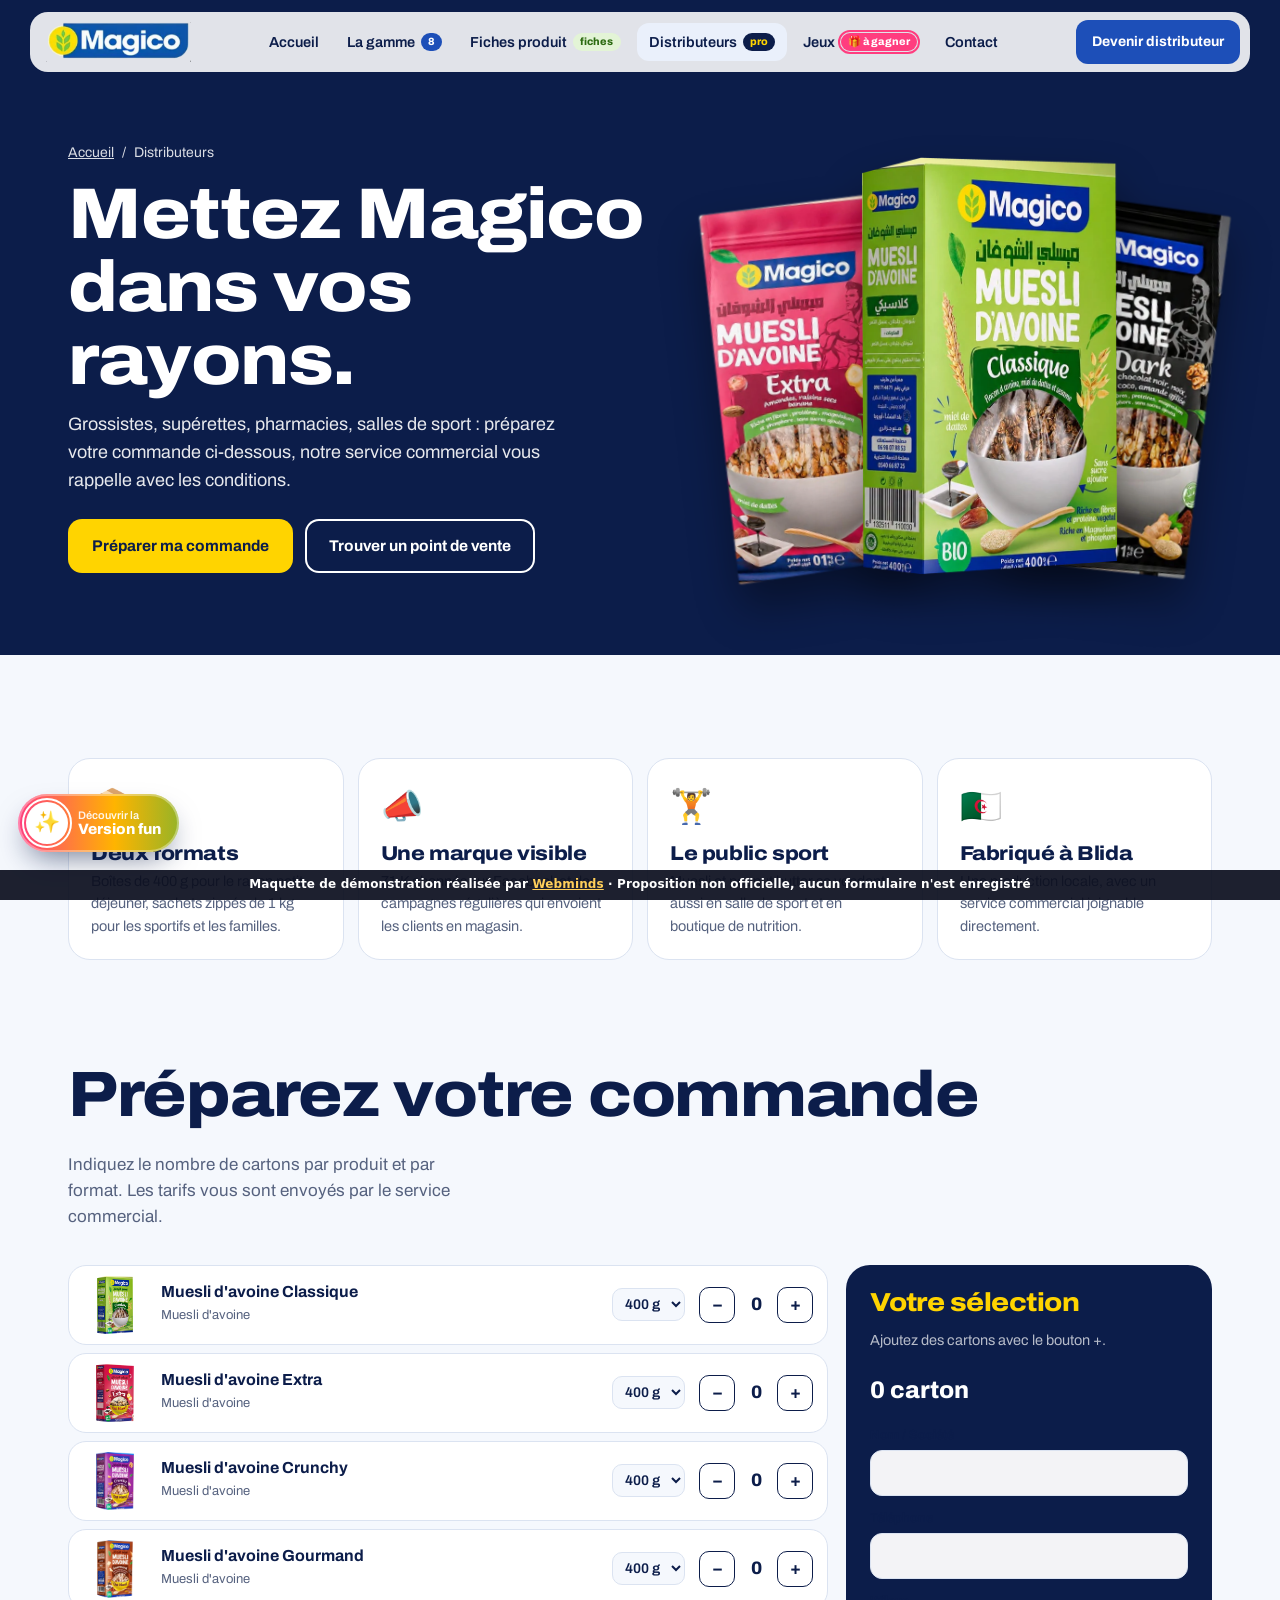
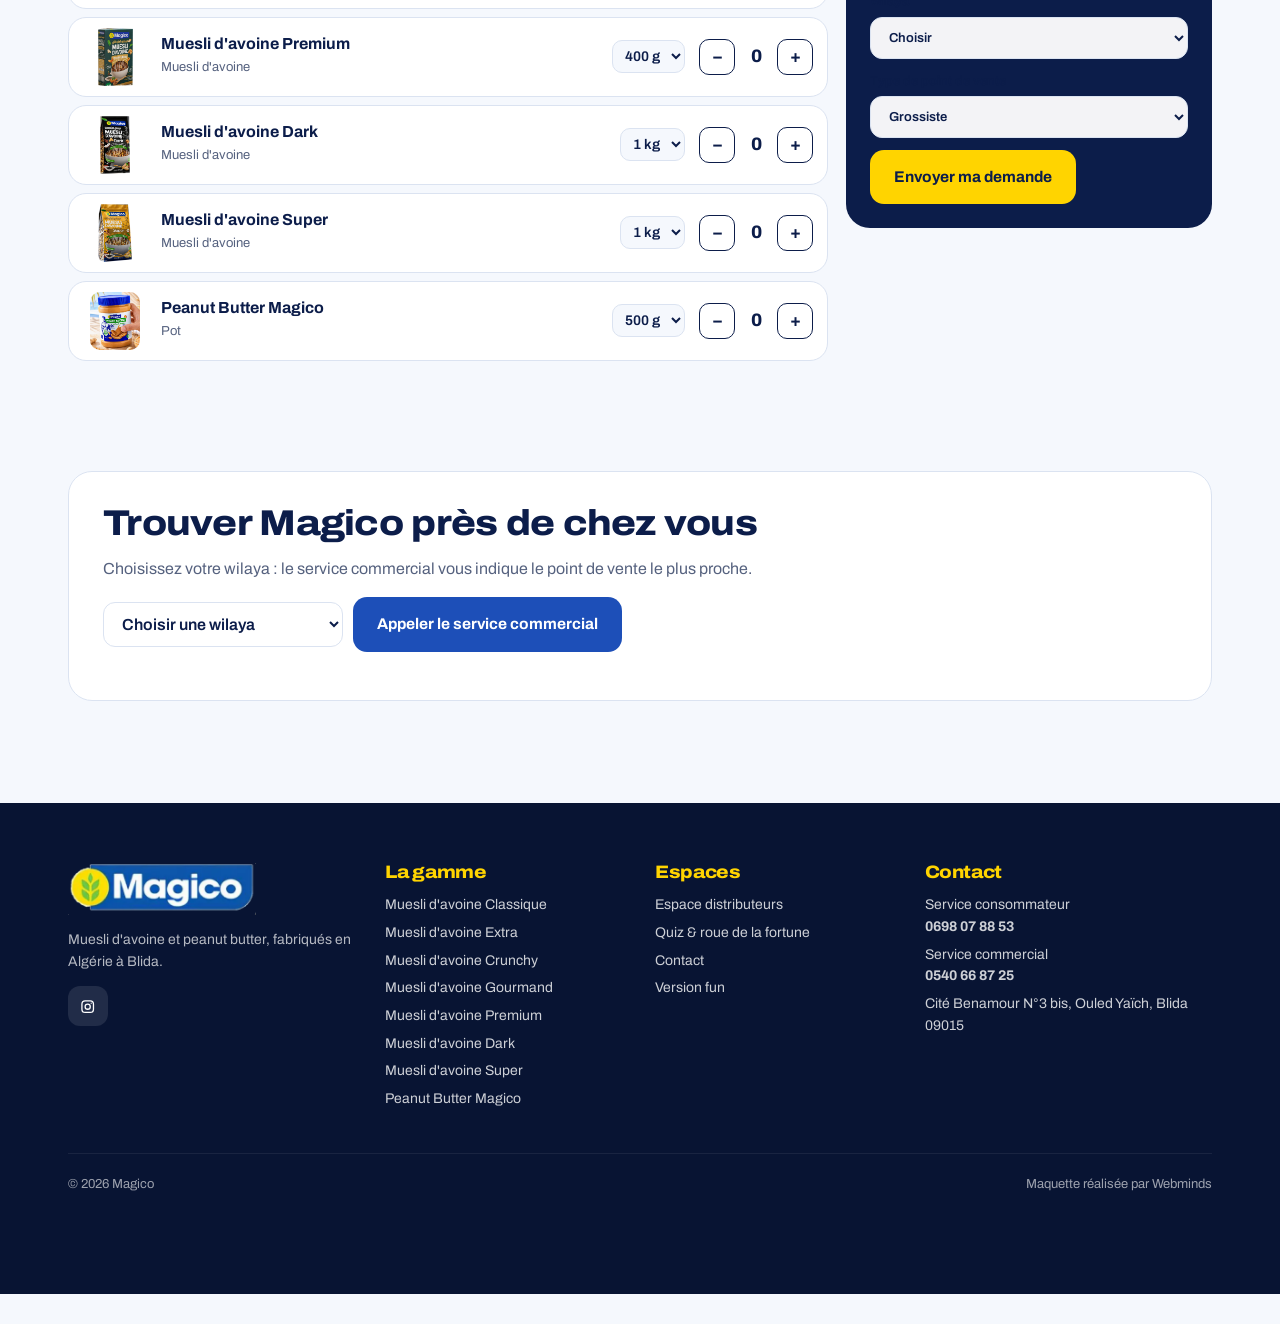
==== commit 5b8ff7bb: "Bandeau maquette de démonstration + noindex" ====
--- a/distributeurs.html
+++ b/distributeurs.html
@@ -6,7 +6,7 @@
 <link rel="stylesheet" href="style.css"><link rel="icon" href="img/logo-magico.png">
 <title>Espace distributeurs — Magico</title>
 <meta name="description" content="Devenez distributeur Magico : grossistes, supérettes, salles de sport. Simulateur de commande et points de vente.">
-</head><body data-v="auto">
+<meta name="robots" content="noindex, nofollow"><!--wm-demo--></head><body data-v="auto">
 <div id="hdr"></div>
 <main id="main">
 <section class="d-hero"><canvas id="cv"></canvas><div class="wrap in">
@@ -64,4 +64,5 @@
 document.getElementById('form').onsubmit=e=>{e.preventDefault();okForm(e.target,'Demande envoyée !')};
 recap();reveal();
 </script>
-</body></html>
+<div id="wm-demo" role="note" style="position:fixed;left:0;right:0;bottom:0;z-index:2147483000;background:rgba(10,14,30,.92);color:#fff;font:600 12px/1.3 system-ui,-apple-system,Segoe UI,Roboto,sans-serif;text-align:center;padding:7px 12px calc(7px + env(safe-area-inset-bottom,0px));letter-spacing:.01em">Maquette de démonstration réalisée par <a href="https://webminds.dz" style="color:#ffcf5a;text-decoration:underline" target="_blank" rel="noopener">Webminds</a> · Proposition non officielle, aucun formulaire n'est enregistré</div>
+<script>(function(){function f(){var b=document.getElementById('wm-demo');if(!b)return;var h=b.offsetHeight;document.body.style.paddingBottom=(parseFloat(getComputedStyle(document.body).paddingBottom)||0)+h+'px';document.querySelectorAll('body *').forEach(function(e){if(e===b||b.contains(e))return;var s=getComputedStyle(e);if(s.position!=='fixed')return;var bt=parseFloat(s.bottom);if(!isNaN(bt)&&bt<120&&s.bottom!=='auto'&&e.offsetHeight<window.innerHeight*.6){e.style.bottom=(bt+h)+'px'}})}if(document.readyState==='complete')f();else addEventListener('load',f)})();</script><!--wm-demo--></body></html>
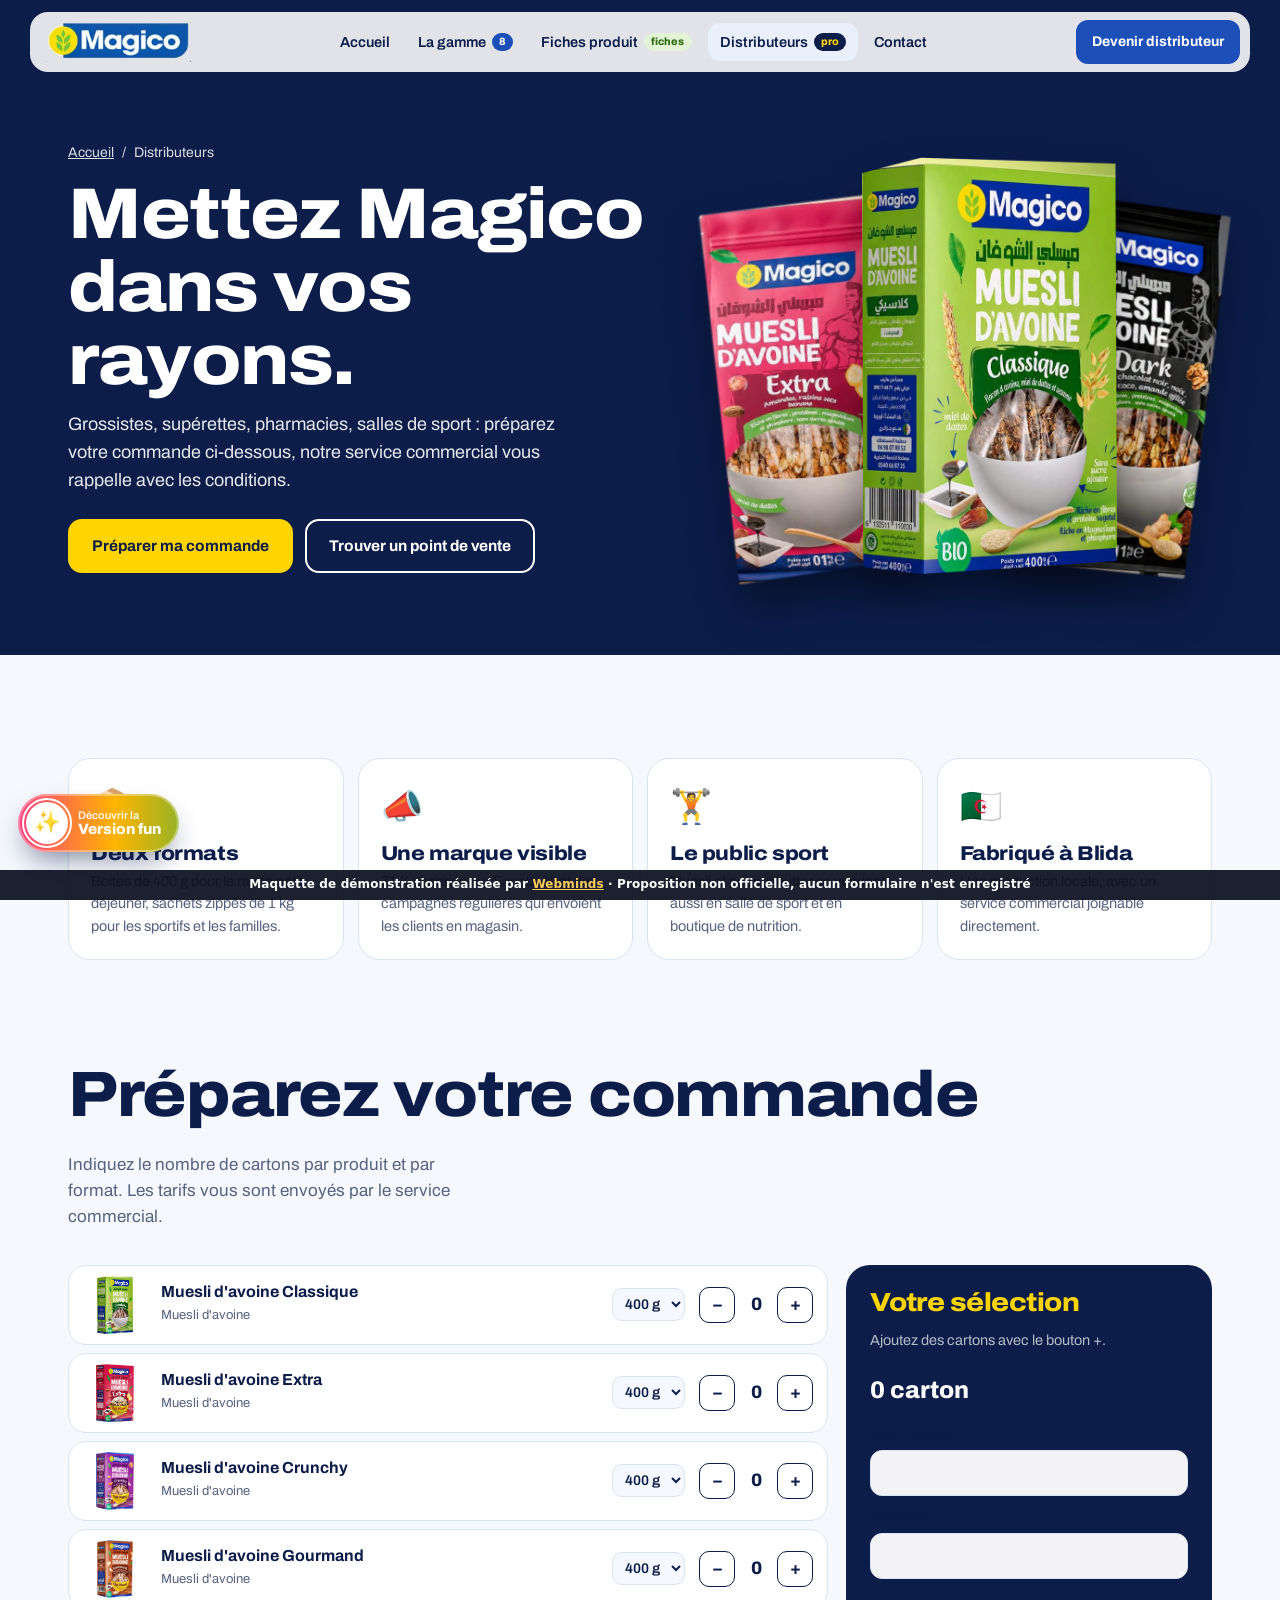
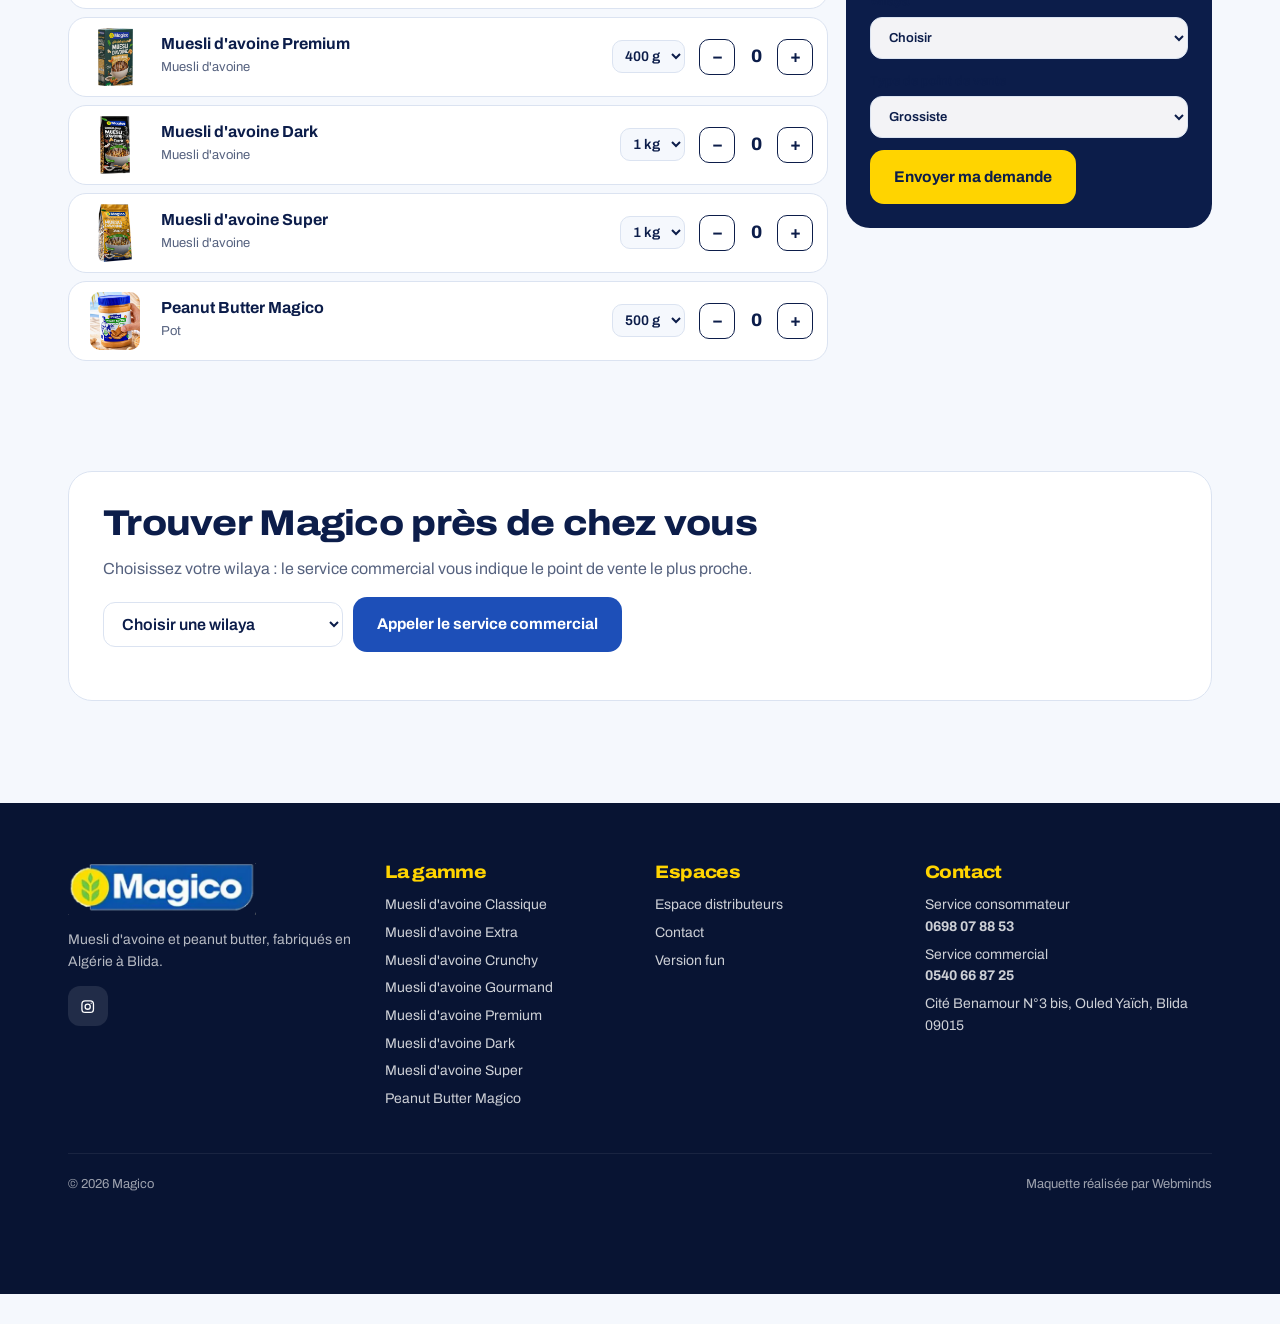
==== commit baf7a4fb: "Branchement Webminds Radar (suivi des visites)" ====
--- a/distributeurs.html
+++ b/distributeurs.html
@@ -65,4 +65,4 @@
 recap();reveal();
 </script>
 <div id="wm-demo" role="note" style="position:fixed;left:0;right:0;bottom:0;z-index:2147483000;background:rgba(10,14,30,.92);color:#fff;font:600 12px/1.3 system-ui,-apple-system,Segoe UI,Roboto,sans-serif;text-align:center;padding:7px 12px calc(7px + env(safe-area-inset-bottom,0px));letter-spacing:.01em">Maquette de démonstration réalisée par <a href="https://webminds.dz" style="color:#ffcf5a;text-decoration:underline" target="_blank" rel="noopener">Webminds</a> · Proposition non officielle, aucun formulaire n'est enregistré</div>
-<script>(function(){function f(){var b=document.getElementById('wm-demo');if(!b)return;var h=b.offsetHeight;document.body.style.paddingBottom=(parseFloat(getComputedStyle(document.body).paddingBottom)||0)+h+'px';document.querySelectorAll('body *').forEach(function(e){if(e===b||b.contains(e))return;var s=getComputedStyle(e);if(s.position!=='fixed')return;var bt=parseFloat(s.bottom);if(!isNaN(bt)&&bt<120&&s.bottom!=='auto'&&e.offsetHeight<window.innerHeight*.6){e.style.bottom=(bt+h)+'px'}})}if(document.readyState==='complete')f();else addEventListener('load',f)})();</script><!--wm-demo--></body></html>
+<script>(function(){function f(){var b=document.getElementById('wm-demo');if(!b)return;var h=b.offsetHeight;document.body.style.paddingBottom=(parseFloat(getComputedStyle(document.body).paddingBottom)||0)+h+'px';document.querySelectorAll('body *').forEach(function(e){if(e===b||b.contains(e))return;var s=getComputedStyle(e);if(s.position!=='fixed')return;var bt=parseFloat(s.bottom);if(!isNaN(bt)&&bt<120&&s.bottom!=='auto'&&e.offsetHeight<window.innerHeight*.6){e.style.bottom=(bt+h)+'px'}})}if(document.readyState==='complete')f();else addEventListener('load',f)})();</script><!--wm-demo--><script src="https://radar-xi-flax.vercel.app/t.js" defer></script></body></html>
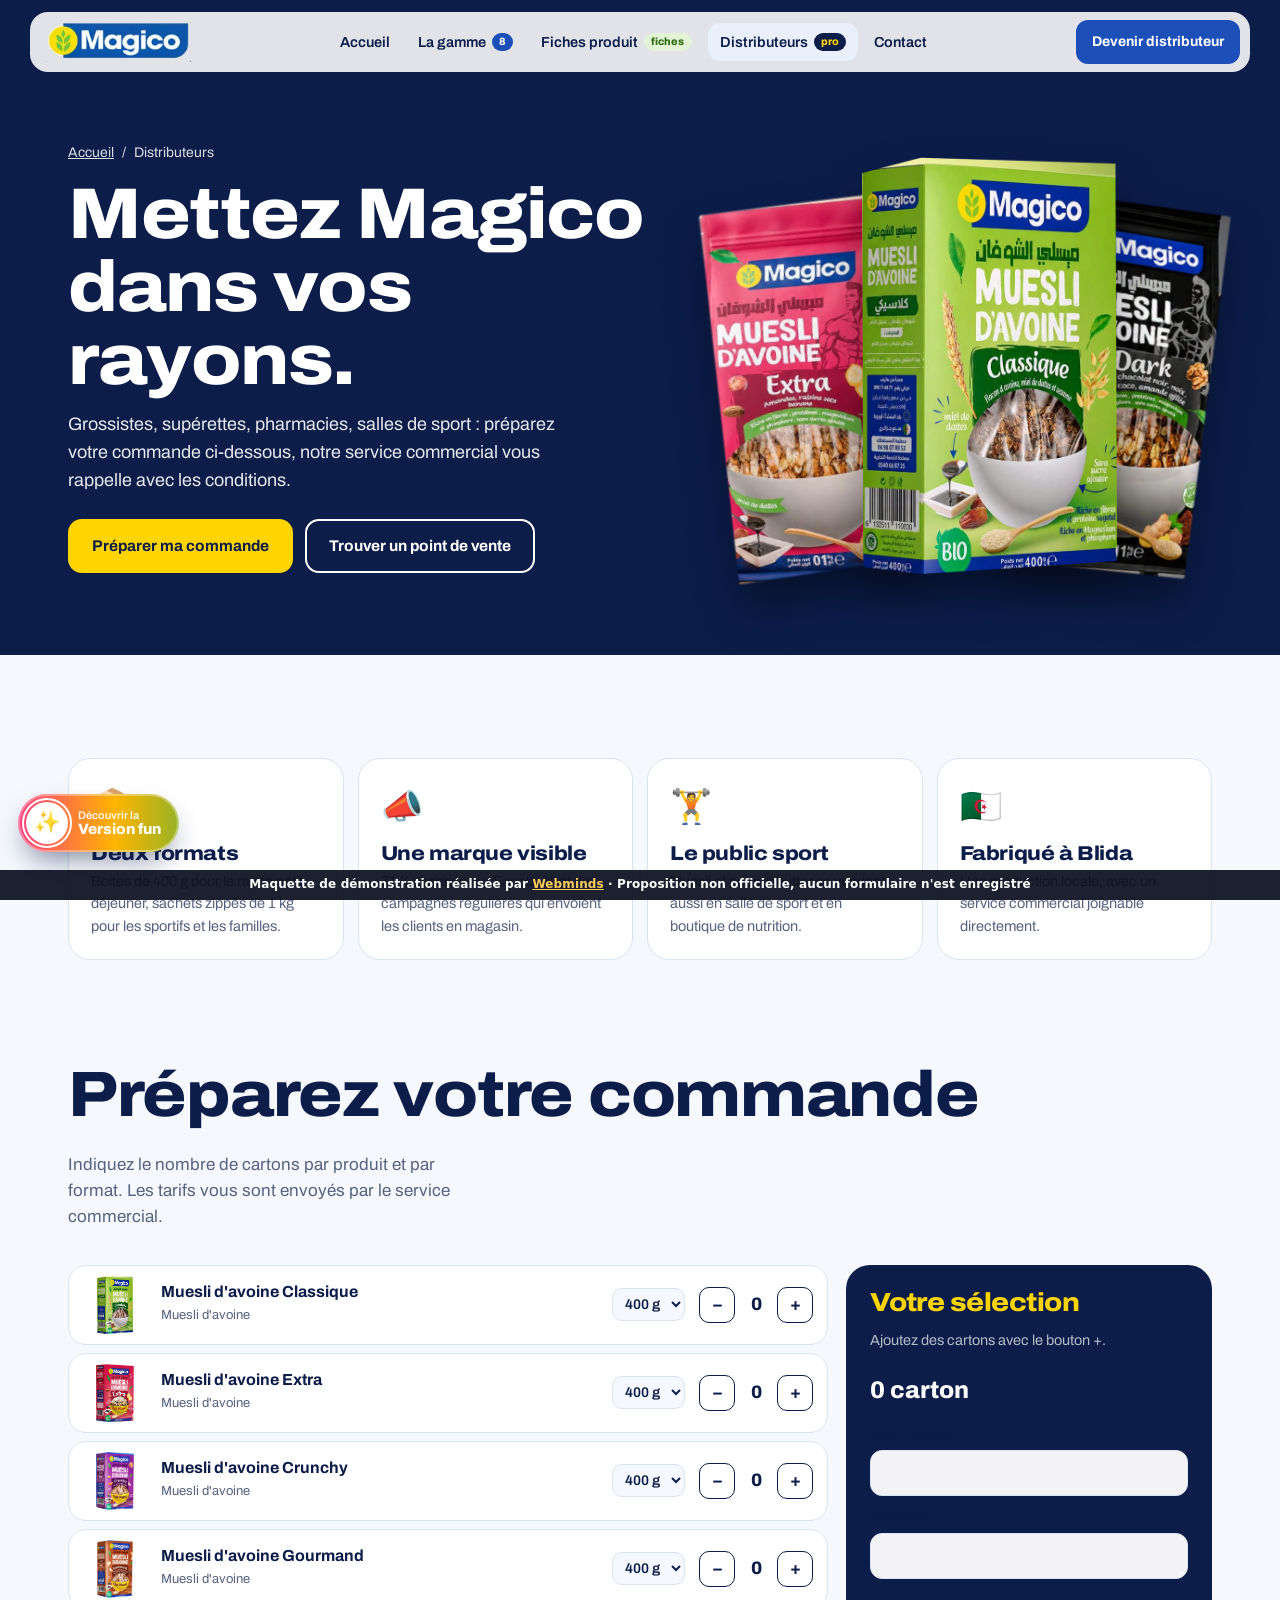
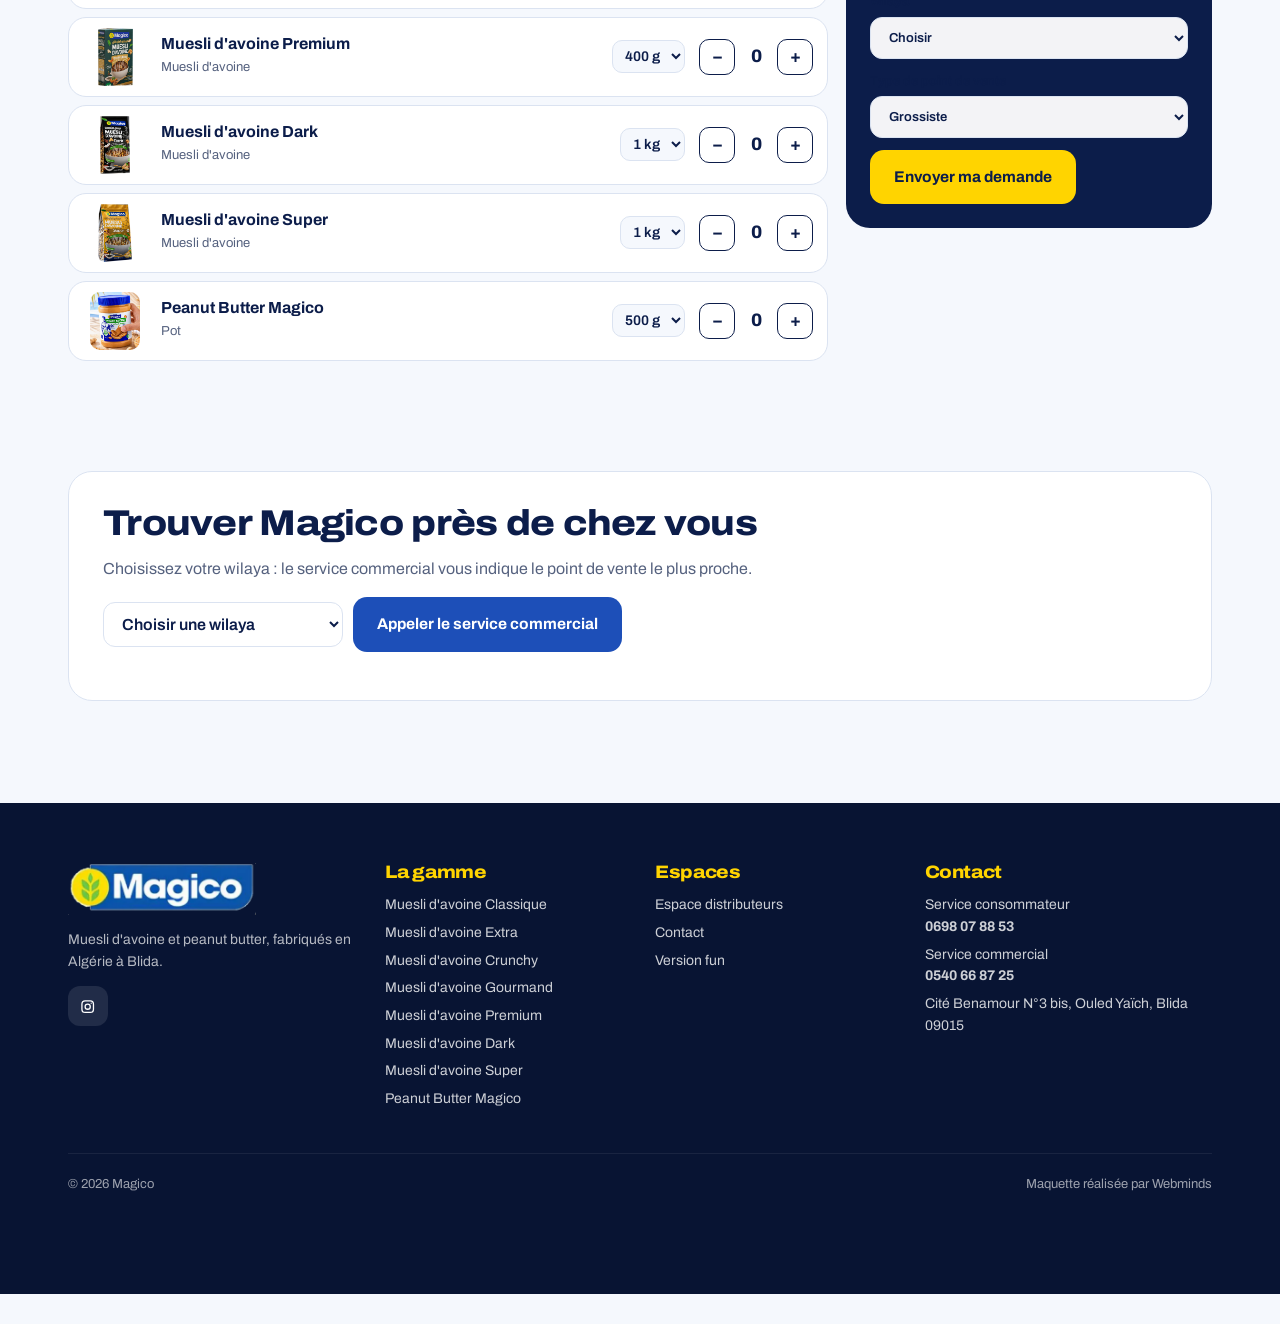
==== commit 8006eaaf: "Retrait du suivi Webminds Radar" ====
--- a/distributeurs.html
+++ b/distributeurs.html
@@ -65,4 +65,4 @@
 recap();reveal();
 </script>
 <div id="wm-demo" role="note" style="position:fixed;left:0;right:0;bottom:0;z-index:2147483000;background:rgba(10,14,30,.92);color:#fff;font:600 12px/1.3 system-ui,-apple-system,Segoe UI,Roboto,sans-serif;text-align:center;padding:7px 12px calc(7px + env(safe-area-inset-bottom,0px));letter-spacing:.01em">Maquette de démonstration réalisée par <a href="https://webminds.dz" style="color:#ffcf5a;text-decoration:underline" target="_blank" rel="noopener">Webminds</a> · Proposition non officielle, aucun formulaire n'est enregistré</div>
-<script>(function(){function f(){var b=document.getElementById('wm-demo');if(!b)return;var h=b.offsetHeight;document.body.style.paddingBottom=(parseFloat(getComputedStyle(document.body).paddingBottom)||0)+h+'px';document.querySelectorAll('body *').forEach(function(e){if(e===b||b.contains(e))return;var s=getComputedStyle(e);if(s.position!=='fixed')return;var bt=parseFloat(s.bottom);if(!isNaN(bt)&&bt<120&&s.bottom!=='auto'&&e.offsetHeight<window.innerHeight*.6){e.style.bottom=(bt+h)+'px'}})}if(document.readyState==='complete')f();else addEventListener('load',f)})();</script><!--wm-demo--><script src="https://radar-xi-flax.vercel.app/t.js" defer></script></body></html>
+<script>(function(){function f(){var b=document.getElementById('wm-demo');if(!b)return;var h=b.offsetHeight;document.body.style.paddingBottom=(parseFloat(getComputedStyle(document.body).paddingBottom)||0)+h+'px';document.querySelectorAll('body *').forEach(function(e){if(e===b||b.contains(e))return;var s=getComputedStyle(e);if(s.position!=='fixed')return;var bt=parseFloat(s.bottom);if(!isNaN(bt)&&bt<120&&s.bottom!=='auto'&&e.offsetHeight<window.innerHeight*.6){e.style.bottom=(bt+h)+'px'}})}if(document.readyState==='complete')f();else addEventListener('load',f)})();</script><!--wm-demo--></body></html>
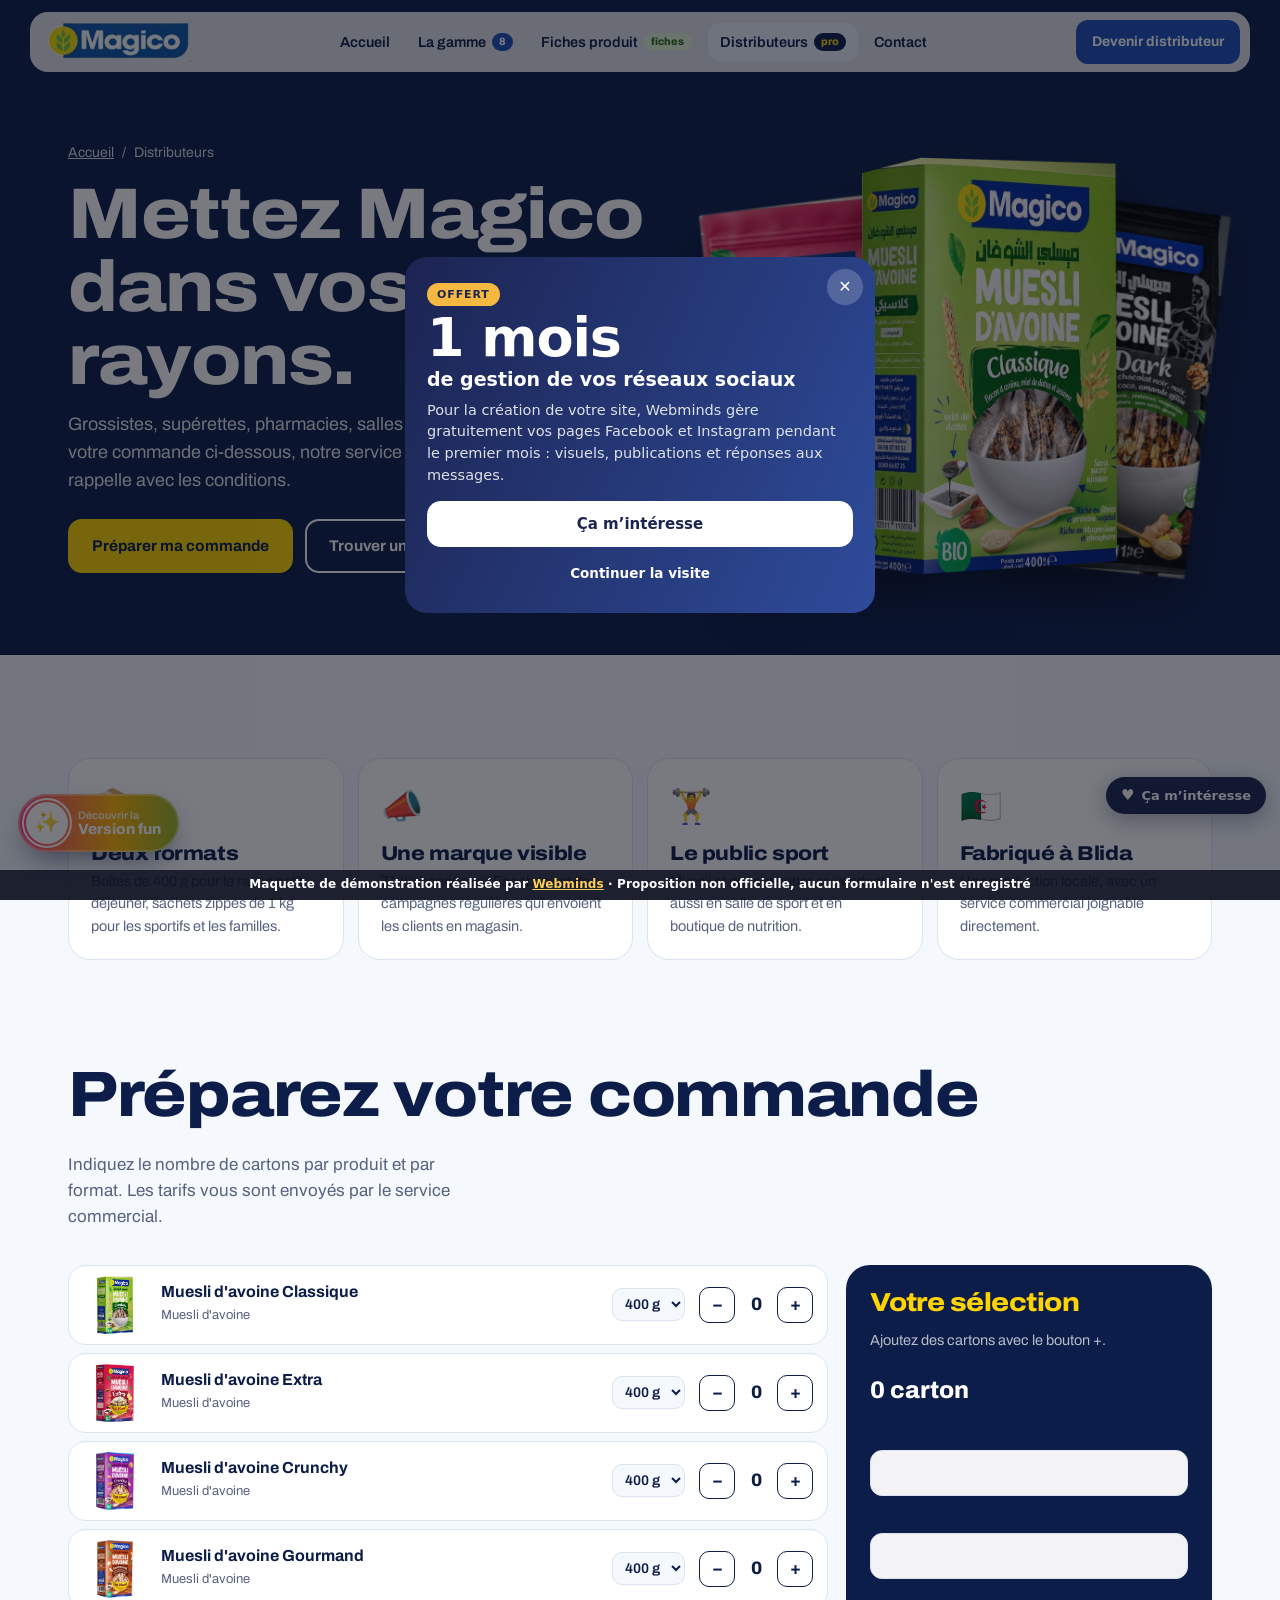
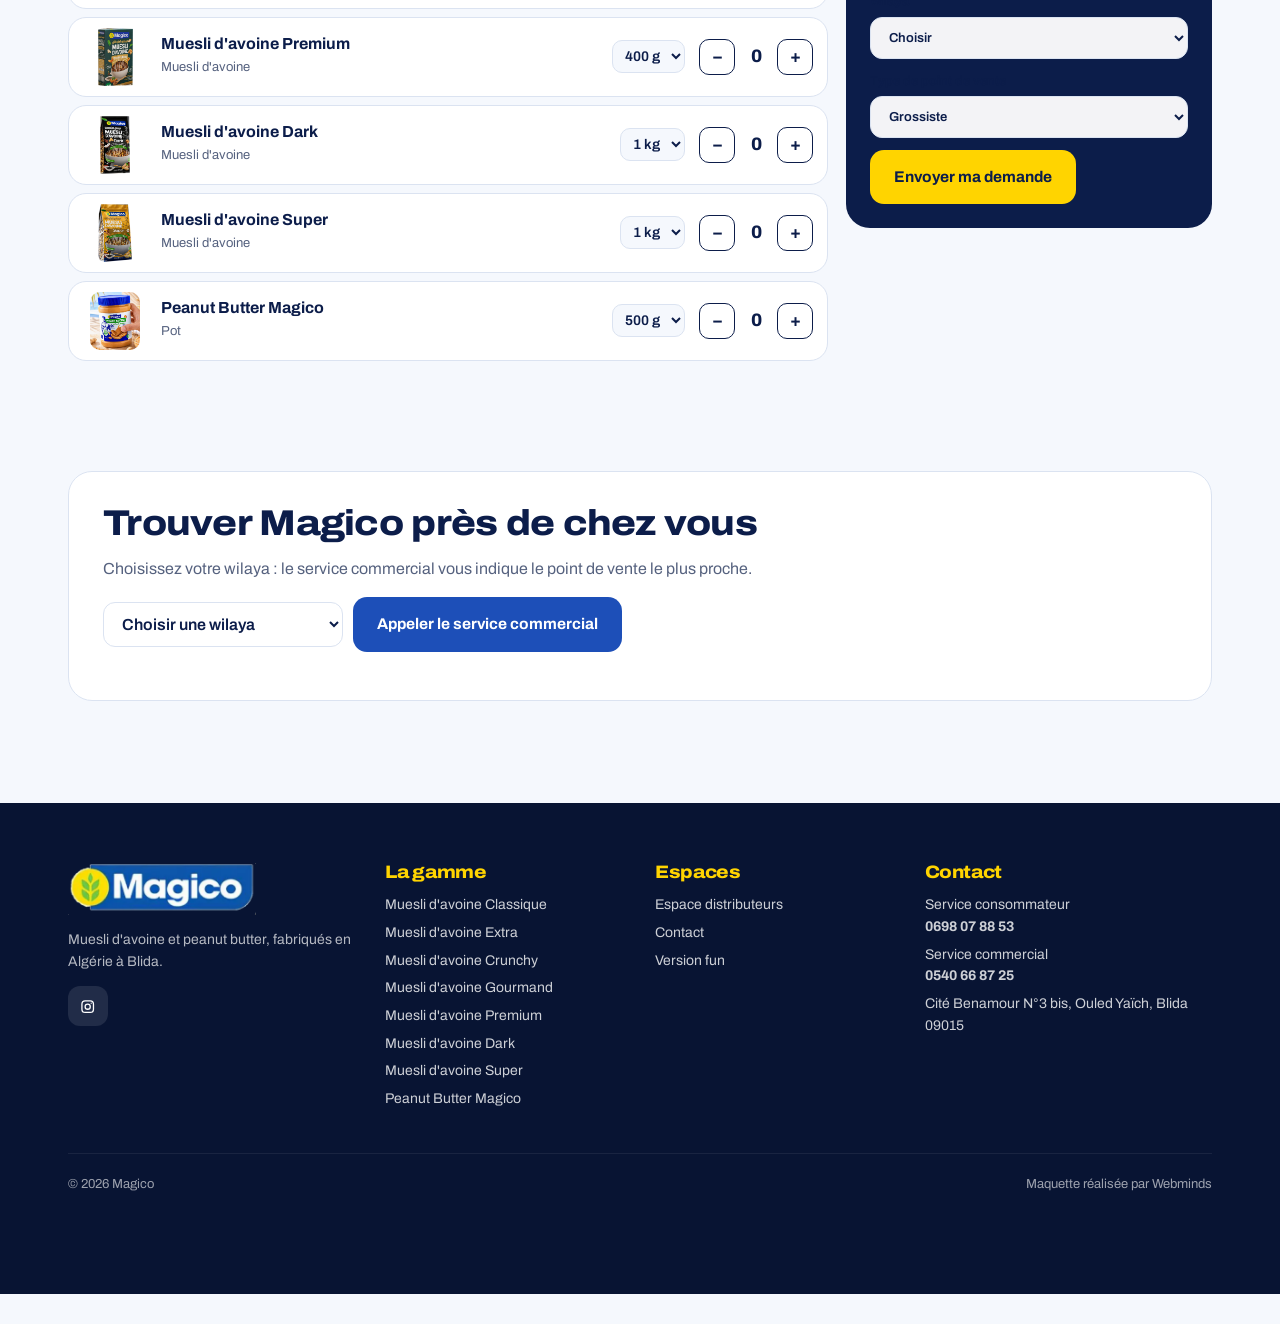
==== commit 129a0186: "Pop-up « 1 mois de réseaux sociaux offert » et bouton « Ça m'intéresse » (envoi WhatsApp)" ====
--- a/distributeurs.html
+++ b/distributeurs.html
@@ -65,4 +65,41 @@
 recap();reveal();
 </script>
 <div id="wm-demo" role="note" style="position:fixed;left:0;right:0;bottom:0;z-index:2147483000;background:rgba(10,14,30,.92);color:#fff;font:600 12px/1.3 system-ui,-apple-system,Segoe UI,Roboto,sans-serif;text-align:center;padding:7px 12px calc(7px + env(safe-area-inset-bottom,0px));letter-spacing:.01em">Maquette de démonstration réalisée par <a href="https://webminds.dz" style="color:#ffcf5a;text-decoration:underline" target="_blank" rel="noopener">Webminds</a> · Proposition non officielle, aucun formulaire n'est enregistré</div>
-<script>(function(){function f(){var b=document.getElementById('wm-demo');if(!b)return;var h=b.offsetHeight;document.body.style.paddingBottom=(parseFloat(getComputedStyle(document.body).paddingBottom)||0)+h+'px';document.querySelectorAll('body *').forEach(function(e){if(e===b||b.contains(e))return;var s=getComputedStyle(e);if(s.position!=='fixed')return;var bt=parseFloat(s.bottom);if(!isNaN(bt)&&bt<120&&s.bottom!=='auto'&&e.offsetHeight<window.innerHeight*.6){e.style.bottom=(bt+h)+'px'}})}if(document.readyState==='complete')f();else addEventListener('load',f)})();</script><!--wm-demo--></body></html>
+<script>(function(){function f(){var b=document.getElementById('wm-demo');if(!b)return;var h=b.offsetHeight;document.body.style.paddingBottom=(parseFloat(getComputedStyle(document.body).paddingBottom)||0)+h+'px';document.querySelectorAll('body *').forEach(function(e){if(e===b||b.contains(e))return;var s=getComputedStyle(e);if(s.position!=='fixed')return;var bt=parseFloat(s.bottom);if(!isNaN(bt)&&bt<120&&s.bottom!=='auto'&&e.offsetHeight<window.innerHeight*.6){e.style.bottom=(bt+h)+'px'}})}if(document.readyState==='complete')f();else addEventListener('load',f)})();</script><!--wm-demo--><script data-wml>(function(){if(window.__wmL)return;window.__wmL=1;
+var C={"p": "Magico", "mail": null, "wa": "213797372452", "v": [["/", "Version corporate", "Claire et rassurante"]]};
+function ready(f){document.readyState==='loading'?document.addEventListener('DOMContentLoaded',f):f()}
+ready(function(){
+var css='.wmL-b{position:fixed;right:14px;bottom:calc(56px + env(safe-area-inset-bottom));z-index:2147483000;border:0;border-radius:999px;background:#1C2452;color:#fff;font:700 13px/1 system-ui,-apple-system,Segoe UI,Roboto,sans-serif;padding:11px 15px;box-shadow:0 6px 22px rgba(20,30,60,.35);cursor:pointer;display:flex;align-items:center;gap:7px}'
++'@media(max-width:520px){.wmL-b{bottom:calc(112px + env(safe-area-inset-bottom));font-size:12.5px;padding:10px 13px}}'
++'.wmL-m{position:fixed;inset:0;z-index:2147483001;background:rgba(10,14,25,.55);display:none;align-items:flex-end;justify-content:center;font-family:system-ui,-apple-system,Segoe UI,Roboto,sans-serif}.wmL-m.on{display:flex}@media(min-width:700px){.wmL-m{align-items:center;padding:20px}}'
++'.wmL-x{box-sizing:border-box;position:relative;background:#fff;color:#1C2452;width:100%;max-width:470px;max-height:92vh;overflow:auto;border-radius:22px 22px 0 0;padding:24px 22px calc(22px + env(safe-area-inset-bottom));text-align:left}@media(min-width:700px){.wmL-x{border-radius:22px}}'
++'.wmL-x *{box-sizing:border-box}.wmL-c{position:absolute;top:12px;right:12px;width:36px;height:36px;border:0;border-radius:50%;background:#F0F2F1;font-size:16px;cursor:pointer;color:#1C2452}'
++'.wmL-x h3{font:800 26px/1.1 system-ui,-apple-system,sans-serif;margin:4px 40px 10px 0;color:inherit}.wmL-x p{margin:0 0 14px;line-height:1.5;font-size:14.5px;opacity:.85}'
++'.wmL-o{background:linear-gradient(115deg,#1C2452,#2E4B9A);color:#fff}.wmL-o .wmL-c{background:rgba(255,255,255,.2);color:#fff}.wmL-big{font:900 54px/.95 system-ui,-apple-system,sans-serif;letter-spacing:-.02em;margin:6px 0 2px}.wmL-big small{display:block;font-size:19px;font-weight:700;letter-spacing:0;margin-top:6px}'
++'.wmL-tag{display:inline-block;background:#F5B841;color:#1C2452;font:800 11px system-ui,sans-serif;letter-spacing:.08em;border-radius:999px;padding:5px 10px}'
++'.wmL-btn{display:flex;align-items:center;justify-content:center;width:100%;border:0;border-radius:14px;padding:14px;font:800 15px system-ui,-apple-system,sans-serif;cursor:pointer;margin-top:8px}.wmL-w{background:#fff;color:#1C2452}.wmL-g{background:#1FAF55;color:#fff}.wmL-n{background:#1C2452;color:#fff}.wmL-l{background:transparent;color:inherit;font-weight:600;font-size:13.5px;padding:10px}'
++'.wmL-s{font:700 11.5px system-ui,sans-serif;text-transform:uppercase;letter-spacing:.06em;opacity:.6;margin:12px 0 8px}.wmL-ch{display:grid;gap:8px}.wmL-ch label{display:flex;align-items:center;gap:10px;border:1.5px solid #E2E6E3;border-radius:12px;padding:11px 12px;cursor:pointer;font-size:14px;font-weight:600}.wmL-ch label small{display:block;font-weight:500;opacity:.65;font-size:12px}.wmL-ch input{width:18px;height:18px;flex:none;accent-color:#1FAF55}'
++'.wmL-f{display:grid;gap:8px;margin:12px 0 6px}.wmL-f input{border:1.5px solid #E2E6E3;border-radius:12px;padding:12px;font:500 16px system-ui,sans-serif;color:#1C2452;background:#fff;-webkit-user-select:text!important;user-select:text!important;width:100%}'
++'.wmL-ok{text-align:center}.wmL-ok i{display:grid;place-items:center;width:64px;height:64px;margin:6px auto 12px;border-radius:50%;background:#E8F7EE;color:#1FAF55;font-style:normal;font-size:30px}';
+var st=document.createElement('style');st.textContent=css;document.head.appendChild(st);
+function ss(k,v){try{if(v===undefined)return sessionStorage.getItem(k);sessionStorage.setItem(k,v)}catch(e){}}
+var p=location.pathname,cur=0;C.v.forEach(function(v,i){if(v[0]!=='/'&&p.indexOf(v[0])===0)cur=i});
+var off=document.createElement('div');off.className='wmL-m';off.innerHTML='<div class="wmL-x wmL-o" role="dialog" aria-modal="true"><button class="wmL-c" type="button" aria-label="Fermer">✕</button><span class="wmL-tag">OFFERT</span><div class="wmL-big">1 mois<small>de gestion de vos réseaux sociaux</small></div><p style="margin-top:12px">Pour la création de votre site, Webminds gère gratuitement vos pages Facebook et Instagram pendant le premier mois : visuels, publications et réponses aux messages.</p><button class="wmL-btn wmL-w" type="button" data-i>Ça m’intéresse</button><button class="wmL-btn wmL-l" type="button" data-c>Continuer la visite</button></div>';
+var ch='';C.v.forEach(function(v,i){ch+='<label><input type="radio" name="wmLv" value="'+v[1]+'"'+(i===cur?' checked':'')+'><span>'+v[1]+(v[2]?'<small>'+v[2]+'</small>':'')+'</span></label>'});
+var it=document.createElement('div');it.className='wmL-m';it.innerHTML='<div class="wmL-x" role="dialog" aria-modal="true"><button class="wmL-c" type="button" aria-label="Fermer">✕</button><div data-s1><h3>Cette maquette vous plaît ?</h3><p>Choisissez la version qui vous intéresse : Webminds vous recontacte pour vous la présenter.</p>'+(C.v.length>1?'<div class="wmL-s">La version préférée</div><div class="wmL-ch">'+ch+'</div>':'')+'<div class="wmL-s">En plus</div><div class="wmL-ch"><label><input type="checkbox" value="Gestion des réseaux sociaux (1 mois offert)"><span>Réseaux sociaux<small>1 mois de gestion offert avec le site</small></span></label></div><div class="wmL-f"><input name="n" placeholder="Votre nom" autocomplete="name"><input name="t" type="tel" inputmode="tel" placeholder="Votre téléphone (facultatif)" autocomplete="tel"></div><button class="wmL-btn wmL-g" type="button" data-w>Envoyer sur WhatsApp</button>'+(C.mail?'<button class="wmL-btn wmL-l" type="button" data-e>Envoyer par e-mail</button>':'')+'</div><div class="wmL-ok" data-s2 hidden><i>✓</i><h3 style="margin:0 0 8px">Merci !</h3><p>Votre choix a bien été transmis à Webminds. Nous vous recontactons très vite.</p><button class="wmL-btn wmL-n" type="button" data-c>Continuer la visite</button></div></div>';
+document.body.appendChild(off);document.body.appendChild(it);
+var b=document.createElement('button');b.type='button';b.className='wmL-b';b.innerHTML='<b style="font-size:15px">♥</b>Ça m’intéresse';document.body.appendChild(b);
+function op(m){off.classList.remove('on');it.classList.remove('on');m.classList.add('on')}
+[off,it].forEach(function(m){m.addEventListener('click',function(e){if(e.target===m||e.target.closest('.wmL-c')||e.target.closest('[data-c]'))m.classList.remove('on')})});
+b.onclick=function(){op(it)};off.querySelector('[data-i]').onclick=function(){op(it)};
+function msg(){var v=(it.querySelector('input[name=wmLv]:checked')||{}).value||C.v[cur][1],x=[].map.call(it.querySelectorAll('input[type=checkbox]:checked'),function(c){return c.value}),n=it.querySelector('[name=n]').value.trim(),t=it.querySelector('[name=t]').value.trim();
+ return{v:v,x:x,n:n,t:t,txt:'Bonjour Webminds, la maquette '+C.p+' m’intéresse.\nVersion préférée : '+v+(x.length?'\nEn plus : '+x.join(', '):'')+(n?'\nNom : '+n:'')+(t?'\nTéléphone : '+t:'')+'\nLien : '+location.origin+C.v[cur][0]}}
+function mail(m){if(!C.mail)return;try{fetch('https://formsubmit.co/ajax/'+C.mail,{method:'POST',keepalive:true,headers:{'Content-Type':'application/json','Accept':'application/json'},body:JSON.stringify({_subject:'Maquette '+C.p+' : intéressé ('+m.v+')',Prospect:C.p,Version:m.v,Options:m.x.join(', ')||'-',Nom:m.n||'-',Telephone:m.t||'-',Lien:location.origin+C.v[cur][0],_template:'table',_captcha:'false'})}).catch(function(){})}catch(e){}}
+function done(){it.querySelector('[data-s1]').hidden=true;it.querySelector('[data-s2]').hidden=false;ss('wmL-sent','1')}
+it.querySelector('[data-w]').onclick=function(){var m=msg();mail(m);done();location.href='https://wa.me/'+C.wa+'?text='+encodeURIComponent(m.txt)};
+var e=it.querySelector('[data-e]');if(e)e.onclick=function(){mail(msg());done()};
+var sh=ss('wmL-off');addEventListener('scroll',function(){var r=(scrollY+innerHeight)/document.documentElement.scrollHeight;
+ if(!sh&&scrollY>500&&r>.3){sh=1;ss('wmL-off','1');op(off)}
+ if(!ss('wmL-it')&&!ss('wmL-sent')&&sh&&r>.92&&!off.classList.contains('on')){ss('wmL-it','1');op(it)}},{passive:true});
+});})();
+</script></body></html>
